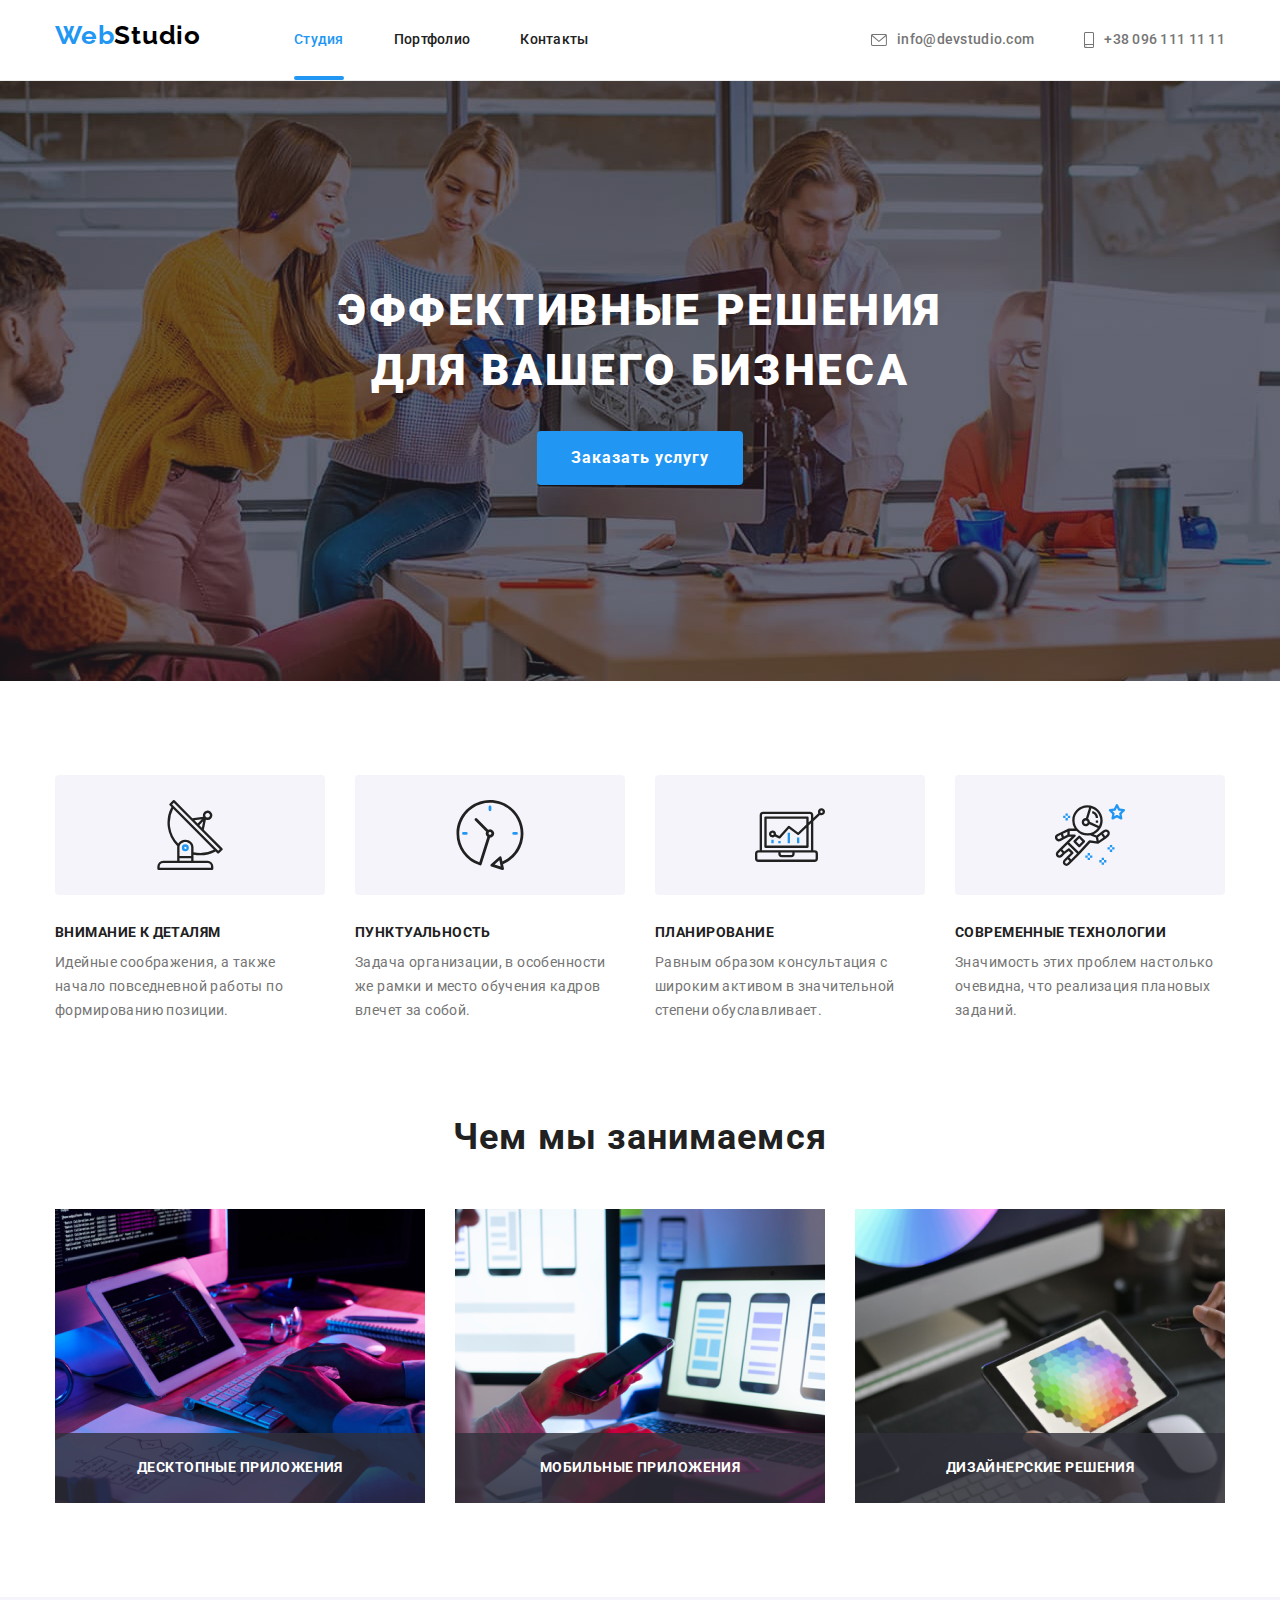
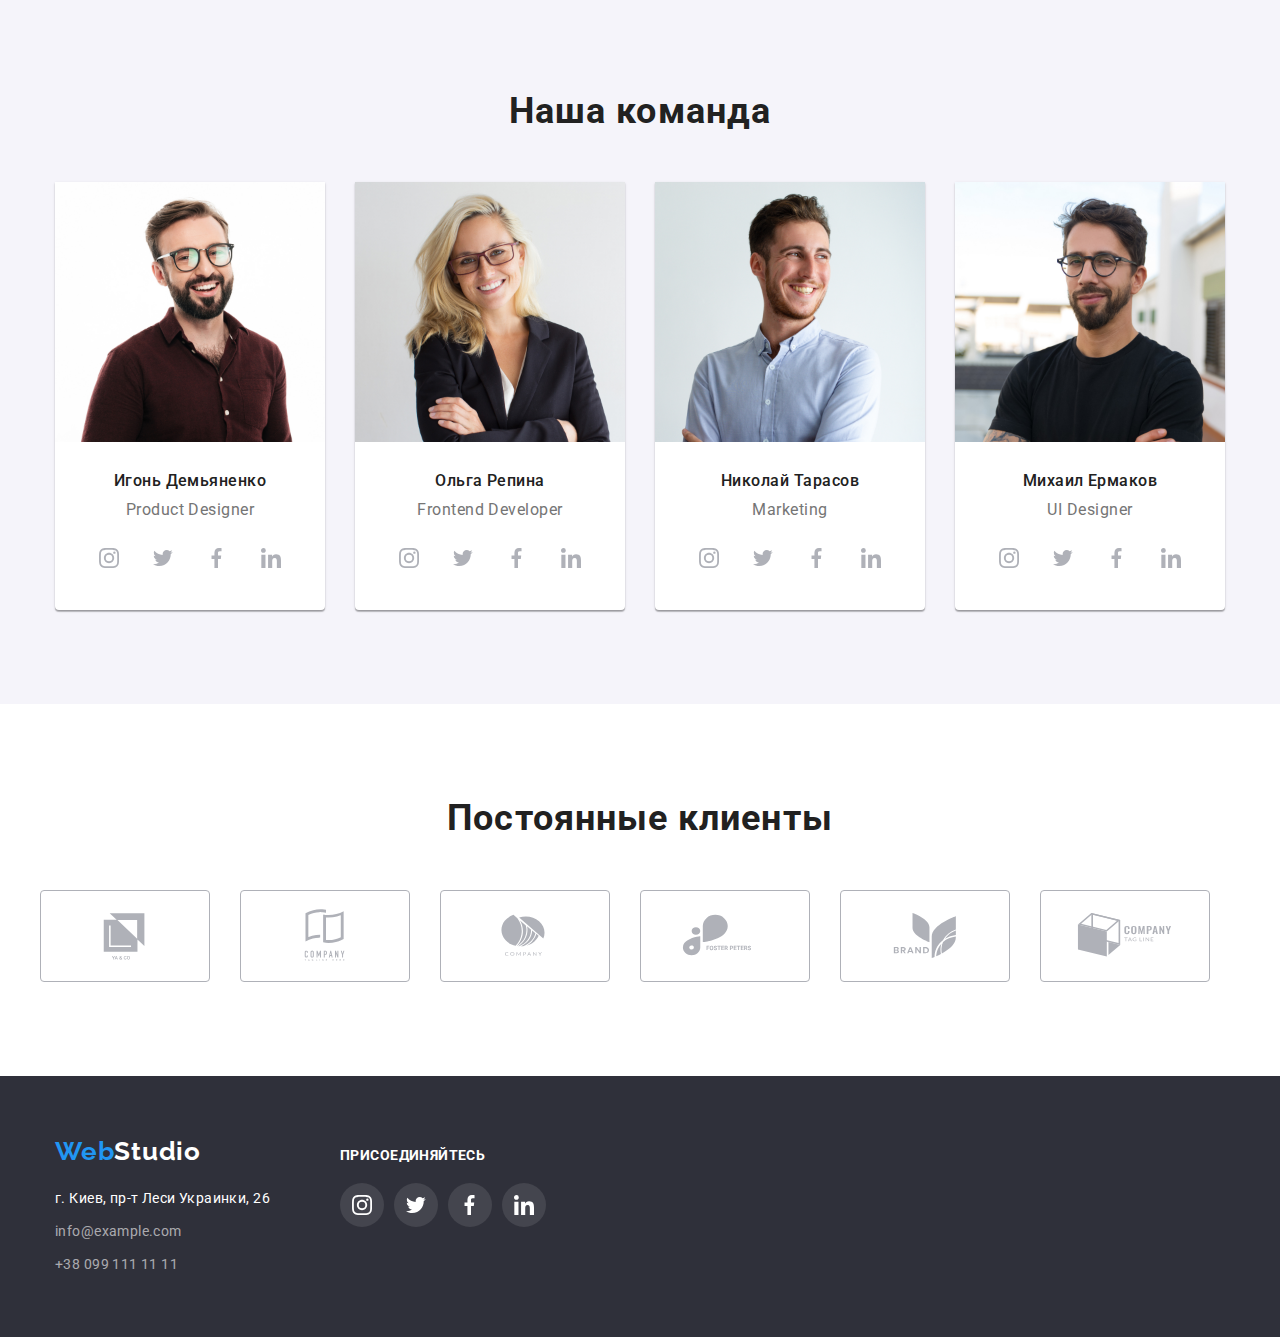
==== index.html @ 7f2e3538 "перенос файлов из прошлой д/з" ====
<!DOCTYPE html>
<html lang="ru">
  <head>
    <meta charset="UTF-8" />
    <meta http-equiv="X-UA-Compatible" content="IE=edge" />
    <meta name="viewport" content="width=device-width, initial-scale=1.0" />
    <title>Web Studio</title>
    <link
      href="https://fonts.googleapis.com/css2?family=Raleway:wght@700&family=Roboto:wght@400;500;700;900&display=swap"
      rel="stylesheet"
    />
    <link
      rel="stylesheet"
      href="https://cdnjs.cloudflare.com/ajax/libs/modern-normalize/1.1.0/modern-normalize.min.css"
    />
    <link rel="stylesheet" href="./css/main.css" />
  </head>
  <body>
    <!--Шапка сайта-->
    <header class="header">
      <div class="container header-container">
        <nav class="flex-nav">
          <a href="" class="logo-header"><span class="blue">Web</span>Studio</a>
          <ul class="header-list list">
            <li class="item">
              <a href="./index.html" class="nav-link current">Студия</a>
            </li>
            <li class="item">
              <a href="./portfolio.html" class="nav-link">Портфолио</a>
            </li>
            <li class="item"><a href="" class="nav-link">Контакты</a></li>
          </ul>
        </nav>
        <div class="contacts-container">
          <ul class="contacts-list list">
            <li class="item">
              <a href="mailto:info@devstudio.com" class="link">
                <svg class="icon-envelope">
                  <use href="./images/icon-svg/sprite.svg#icon-envelope"></use>
                </svg>
                info@devstudio.com
              </a>
            </li>
            <li class="item">
              <a href="tel:+380961111111" class="link">
                <svg class="icon-smartphone">
                  <use href="./images/icon-svg/sprite.svg#icon-smartphone"></use>
                </svg>
                +38 096 111 11 11
              </a>
            </li>
          </ul>
        </div>
      </div>
    </header>

    <!-- Секция hero -->
    <main>
      <section class="hero overlay">
        <div class="container">
          <h1 class="hero-title">Эффективные решения для вашего бизнеса</h1>
          <button type="button" class="primary-button" data-modal-open>Заказать услугу</button>
        </div>
        <div class="backdrop is-hidden" data-modal>
          <div class="modal">
            <button type="button" class="button-close" data-modal-close>
              <svg class="icon-close">
                <use href="./images/icon-svg/icon-close-ok.svg#icon-icon-close"></use>
              </svg>
            </button>
          </div>
        </div>
      </section>

      <!--Секция особенности-->
      <section class="peculiarities">
        <div class="container">
          <ul class="peculiarities-list">
            <li class="peculiarities-item">
              <div class="container-icon">
                <svg class="icon-antenna">
                  <use href="./images/icon-svg/sprite.svg#icon-antenna"></use>
                </svg>
              </div>
              <h3 class="peculiarities-title">Внимание к деталям</h3>
              <p class="peculiarities-text">
                Идейные соображения, а также начало повседневной работы по формированию позиции.
              </p>
            </li>
            <li class="peculiarities-item">
              <div class="container-icon">
                <svg class="icon-clock">
                  <use href="./images/icon-svg/sprite.svg#icon-clock"></use>
                </svg>
              </div>
              <h3 class="peculiarities-title">Пунктуальность</h3>
              <p class="peculiarities-text">
                Задача организации, в особенности же рамки и место обучения кадров влечет за собой.
              </p>
            </li>
            <li class="peculiarities-item">
              <div class="container-icon">
                <svg class="icon-diagram">
                  <use href="./images/icon-svg/sprite.svg#icon-diagram"></use>
                </svg>
              </div>
              <h3 class="peculiarities-title">Планирование</h3>
              <p class="peculiarities-text">
                Равным образом консультация с широким активом в значительной степени обуславливает.
              </p>
            </li>
            <li class="peculiarities-item">
              <div class="container-icon">
                <svg class="icon-astronaut">
                  <use href="./images/icon-svg/sprite.svg#icon-astronaut"></use>
                </svg>
              </div>
              <h3 class="peculiarities-title">Современные технологии</h3>
              <p class="peculiarities-text">
                Значимость этих проблем настолько очевидна, что реализация плановых заданий.
              </p>
            </li>
          </ul>
        </div>
      </section>

      <!--Секция чем мы занимаемся-->
      <section class="work section">
        <div class="container">
          <h2 class="work-title">Чем мы занимаемся</h2>
          <ul class="work-list">
            <li class="item">
              <img src="./images/first.jpg" alt="Tablet1" width="370px" />
              <p class="work-annexes">Десктопные приложения</p>
            </li>
            <li class="item">
              <img src="./images/second.jpg" alt="LapTop" width="370px" />
              <p class="work-annexes">Мобильные приложения</p>
            </li>
            <li class="item">
              <img src="./images/third.jpg" alt="Tablet2" width="370px" />
              <p class="work-annexes">Дизайнерские решения</p>
            </li>
          </ul>
        </div>
      </section>

      <!--Секция Наша Команда-->
      <section class="team section">
        <div class="container">
          <h2 class="command-title">Наша команда</h2>
          <ul class="leader-list">
            <li class="item">
              <img src="./images/igor.jpg" alt="Игорь" width="270" />
              <div class="team-padding">
                <h3 class="team-title">Игонь Демьяненко</h3>
                <p class="team-text">Product Designer</p>
                <ul class="team-network">
                  <li class="icon-item">
                    <a href="" class="link-social" aria-label="Ссылка на Instagram" target="_blank"
                      ><svg class="social-icon">
                        <use href="./images/icon-svg/sprite.svg#icon-instagram"></use>
                      </svg>
                    </a>
                  </li>
                  <li class="icon-item">
                    <a href="" class="link-social" aria-label="Ссылка на Twitter" target="_blank"
                      ><svg class="social-icon">
                        <use href="./images/icon-svg/sprite.svg#icon-twitter"></use>
                      </svg>
                    </a>
                  </li>
                  <li class="icon-item">
                    <a href="" class="link-social" aria-label="Ссылка на Facebook" target="_blank"
                      ><svg class="social-icon">
                        <use href="./images/icon-svg/sprite.svg#icon-facebook"></use>
                      </svg>
                    </a>
                  </li>
                  <li class="icon-item">
                    <a href="" class="link-social" aria-label="Ссылка на LinkedIn" target="_blank"
                      ><svg class="social-icon">
                        <use href="./images/icon-svg/sprite.svg#icon-linkedin"></use>
                      </svg>
                    </a>
                  </li>
                </ul>
              </div>
            </li>
            <li class="item">
              <img src="./images/olga.jpg" alt="Ольга" width="270" />
              <div class="team-padding">
                <h3 class="team-title">Ольга Репина</h3>
                <p class="team-text">Frontend Developer</p>
                <ul class="team-network">
                  <li class="icon-item">
                    <a href="" class="link-social" aria-label="Ссылка на Instagram" target="_blank"
                      ><svg class="social-icon" aria-label="Ссылка на Instagram">
                        <use href="./images/icon-svg/sprite.svg#icon-instagram"></use>
                      </svg>
                    </a>
                  </li>
                  <li class="icon-item">
                    <a href="" class="link-social" aria-label="Ссылка на Twitter" target="_blank"
                      ><svg class="social-icon">
                        <use href="./images/icon-svg/sprite.svg#icon-twitter"></use>
                      </svg>
                    </a>
                  </li>
                  <li class="icon-item">
                    <a href="" class="link-social" aria-label="Ссылка на Facebook" target="_blank"
                      ><svg class="social-icon">
                        <use href="./images/icon-svg/sprite.svg#icon-facebook"></use>
                      </svg>
                    </a>
                  </li>
                  <li class="icon-item">
                    <a href="" class="link-social" aria-label="Ссылка на LinkedIn" target="_blank"
                      ><svg class="social-icon">
                        <use href="./images/icon-svg/sprite.svg#icon-linkedin"></use>
                      </svg>
                    </a>
                  </li>
                </ul>
              </div>
            </li>
            <li class="item">
              <img src="./images/nikolay.jpg" alt="Николай" width="270" />
              <div class="team-padding">
                <h3 class="team-title">Николай Тарасов</h3>
                <p class="team-text">Marketing</p>
                <ul class="team-network">
                  <li class="icon-item">
                    <a href="" class="link-social" aria-label="Ссылка на Instagram" target="_blank">
                      <svg class="social-icon">
                        <use href="./images/icon-svg/sprite.svg#icon-instagram"></use>
                      </svg>
                    </a>
                  </li>
                  <li class="icon-item">
                    <a href="" class="link-social" aria-label="Ссылка на Twitter" target="_blank"
                      ><svg class="social-icon">
                        <use href="./images/icon-svg/sprite.svg#icon-twitter"></use>
                      </svg>
                    </a>
                  </li>
                  <li class="icon-item">
                    <a href="" class="link-social" aria-label="Ссылка на Facebook" target="_blank"
                      ><svg class="social-icon">
                        <use href="./images/icon-svg/sprite.svg#icon-facebook"></use>
                      </svg>
                    </a>
                  </li>
                  <li class="icon-item">
                    <a href="" class="link-social" aria-label="Ссылка на LinkedIn" target="_blank"
                      ><svg class="social-icon">
                        <use href="./images/icon-svg/sprite.svg#icon-linkedin"></use>
                      </svg>
                    </a>
                  </li>
                </ul>
              </div>
            </li>
            <li class="item">
              <img src="./images/michael.jpg" alt="Михаил" width="270" />
              <div class="team-padding">
                <h3 class="team-title">Михаил Ермаков</h3>
                <p class="team-text">UI Designer</p>
                <ul class="team-network">
                  <li class="icon-item">
                    <a href="" class="link-social" aria-label="Ссылка на Instagram" target="_blank"
                      ><svg class="social-icon">
                        <use href="./images/icon-svg/sprite.svg#icon-instagram"></use>
                      </svg>
                    </a>
                  </li>
                  <li class="icon-item">
                    <a href="" class="link-social" aria-label="Ссылка на Twitter" target="_blank"
                      ><svg class="social-icon">
                        <use href="./images/icon-svg/sprite.svg#icon-twitter"></use>
                      </svg>
                    </a>
                  </li>
                  <li class="icon-item">
                    <a href="" class="link-social" aria-label="Ссылка на Facebook" target="_blank"
                      ><svg class="social-icon">
                        <use href="./images/icon-svg/sprite.svg#icon-facebook"></use>
                      </svg>
                    </a>
                  </li>
                  <li class="icon-item">
                    <a href="" class="link-social" aria-label="Ссылка на LinkedIn" target="_blank"
                      ><svg class="social-icon">
                        <use href="./images/icon-svg/sprite.svg#icon-linkedin"></use>
                      </svg>
                    </a>
                  </li>
                </ul>
              </div>
            </li>
          </ul>
        </div>
      </section>

      <!-- Секция клиенты -->
      <section class="section clients">
        <div class="container">
          <h2 class="client-title">Постоянные клиенты</h2>
          <ul class="clients-list">
            <li>
              <a href="" class="clients-link"
                ><svg class="clients-icon">
                  <use href="./images/icon-svg/sprite.svg#icon-yaco"></use>
                </svg>
              </a>
            </li>
            <li>
              <a href="" class="clients-link"
                ><svg class="clients-icon">
                  <use href="./images/icon-svg/sprite.svg#icon-company-two"></use>
                </svg>
              </a>
            </li>
            <li>
              <a href="" class="clients-link"
                ><svg class="clients-icon">
                  <use href="./images/icon-svg/sprite.svg#icon-company"></use>
                </svg>
              </a>
            </li>
            <li>
              <a href="" class="clients-link"
                ><svg class="clients-icon">
                  <use href="./images/icon-svg/sprite.svg#icon-foster"></use>
                </svg>
              </a>
            </li>
            <li>
              <a href="" class="clients-link"
                ><svg class="clients-icon">
                  <use href="./images/icon-svg/sprite.svg#icon-brand"></use>
                </svg>
              </a>
            </li>
            <li>
              <a href="" class="clients-link"
                ><svg class="clients-icon">
                  <use href="./images/icon-svg/sprite.svg#icon-tag"></use>
                </svg>
              </a>
            </li>
          </ul>
        </div>
      </section>
    </main>

    <!--Футер-->
    <footer class="foot">
      <div class="container footer-container">
        <div class="foot-container">
          <a href="" class="logo-second"
            ><span class="blue">Web</span><span class="white">Studio</span></a
          >
          <address class="adress">
            <a href="https://goo.gl/maps/Da8S7tGWQW27He1X6" class="foot-title" target="_blank">
              г. Киев, пр-т Леси Украинки, 26</a
            >
            <a href="mailto:info@example.com" class="link">info@example.com</a>
            <a href="tel:+380991111111" class="link">+38 099 111 11 11</a>
          </address>
        </div>
        <div class="follow-container">
          <p class="follow">Присоединяйтесь</p>
          <ul class="follow-title">
            <li class="follow-list">
              <a href="" class="follow-icon" aria-label="Ссылка на Instagram" target="_blank"
                ><svg class="network-icon">
                  <use href="./images/icon-svg/sprite.svg#icon-instagram"></use>
                </svg>
              </a>
            </li>
            <li class="follow-list">
              <a href="" class="follow-icon" aria-label="Ссылка на Twitter" target="_blank"
                ><svg class="network-icon">
                  <use href="./images/icon-svg/sprite.svg#icon-twitter"></use>
                </svg>
              </a>
            </li>
            <li class="follow-list">
              <a href="" class="follow-icon" aria-label="Ссылка на Facebook" target="_blank"
                ><svg class="network-icon">
                  <use href="./images/icon-svg/sprite.svg#icon-facebook"></use>
                </svg>
              </a>
            </li>
            <li class="follow-list">
              <a href="" class="follow-icon" aria-label="Ссылка на LinkedIn" target="_blank"
                ><svg class="network-icon">
                  <use href="./images/icon-svg/sprite.svg#icon-linkedin"></use>
                </svg>
              </a>
            </li>
          </ul>
        </div>
      </div>
    </footer>

    <!-- JAVA-SKRIPT -->
    <script src="./js/modal.js"></script>
  </body>
</html>
---- css/main.css ----
/* Цвет основного текста #212121 */
/* Вторичный цвет текста #757575 */
/* Белый цвет #FFFFFF */
/* Акцент #2196F3 */
/* Цвет для контактной информации rgba(255, 255, 255, 0.6); */
/* Первичный цвет фона #FFFFFF */
/* Вторичный цвет фона #2F303A */
/* Третьичный цвет фона #F5F4FA */

:root {
  --primary-text-color: #212121;
  --secondary-text-color: #757575;
  --accent-color: #2196f3;
  --contact-color: rgba(255, 255, 255, 0.6);
  --primary-white-color: #ffffff;
  --primaty-icon-color: #afb1b8;
  --primary-bg-icon: #44454e;
  --button-color: #f5f4fa;
}

body {
  background-color: var(--primary-white-color);
  color: var(--primary-text-color);
  font-family: Roboto, sans-serif;
}
/* Утилиты */
ul {
  list-style: none;
  padding: 0;
  margin: 0;
}
p {
  margin: 0;
}
a {
  text-decoration: none;
}
img {
  display: block;
}
.container {
  margin-left: auto;
  margin-right: auto;
  width: 1200px;
  padding-left: 15px;
  padding-right: 15px;
  /* outline: 2px solid tomato; */
}
.section {
  padding-top: 94px;
  padding-bottom: 94px;
}

/* Шапка сайта */

.header {
  background-color: var(--primary-white-color);
  border-bottom: 1px solid #ececec;
}
.header-container {
  display: flex;
  align-items: center;
}
.flex-nav {
  display: flex;
  align-items: baseline;
}

.logo-header {
  color: #000000;

  font-family: Raleway, sans-serif;
  font-weight: 700;
  font-size: 26px;
  line-height: 1.19;
  letter-spacing: 0.03em;
  text-decoration: none;

  margin-right: 93px;
}
.blue {
  color: var(--accent-color);
}
.white {
  color: var(--primary-white-color);
}

/* SVG-sprite header */

.link {
  display: flex;
  align-items: center;
  fill: var(--secondary-text-color);
}
.link:hover,
.link:focus {
  fill: var(--accent-color);
}
.icon-envelope {
  width: 16px;
  height: 12px;
  fill: currentColor;
  margin-right: 10px;
}
.icon-smartphone {
  width: 10px;
  height: 16px;
  fill: currentColor;
  margin-right: 10px;
}

/* Навигация */

.header-list {
  display: flex;
}

.header-list .item {
  margin-right: 50px;
}
.header-list .item:last-child {
  margin-right: 0;
}

.header-list .nav-link {
  position: relative;
  padding-top: 32px;
  padding-bottom: 32px;
  display: block;

  color: var(--primary-text-color);

  font-weight: 500;
  font-size: 14px;
  line-height: 1.14;
  letter-spacing: 0.02em;
  text-decoration: none;

  transition: color 250ms cubic-bezier(0.4, 0, 0.2, 1);
}
.nav-link.current::after {
  content: "";

  position: absolute;
  left: 0;
  bottom: 0;
  width: 100%;
  height: 4px;

  border-radius: 2px;
  background-color: var(--accent-color);
}
.nav-link.current:hover::after {
}
.nav-link.current {
  color: var(--accent-color);
}

.header-list .nav-link:hover,
.header-list .nav-link:focus {
  color: var(--accent-color);
}

button {
  font-family: inherit;
}

/* Контакты */

.contacts-container {
  margin-left: auto;
}
.contacts-list {
  display: flex;
  align-items: center;
}

.contacts-list .item + .item {
  margin-left: 50px;
}

/* .main {
  display: flex;
  align-items: center;
} */

.contacts-list .link {
  color: var(--secondary-text-color);

  font-weight: 500;
  font-size: 14px;
  line-height: 1.14;
  letter-spacing: 0.02em;
  text-decoration: none;

  padding-top: 32px;
  padding-bottom: 32px;

  transition: color 250ms cubic-bezier(0.4, 0, 0.2, 1);
}
.contacts-list .link:hover,
.contacts-list .link:focus {
  color: var(--accent-color);
}
/* Шапка сайта конец */

/* Hero */
.hero {
  background-color: #2f303a;

  padding-top: 200px;
  padding-bottom: 200px;

  text-align: center;
}
/* Overlay */
.overlay {
  max-width: 1600px;
  height: 600px;

  margin-left: auto;
  margin-right: auto;

  background-size: cover;
  background-repeat: no-repeat;
  background-position: center;
  background-image: linear-gradient(to right, rgba(47, 48, 58, 0.4), rgba(47, 48, 58, 0.4)),
    url(../images/overlay.jpg);
}
.hero-title {
  color: var(--primary-white-color);

  font-weight: 900;
  font-size: 44px;
  line-height: 1.36;
  letter-spacing: 0.06em;
  text-transform: uppercase;
  width: 696px;
  height: 120px;
  margin-left: auto;
  margin-right: auto;

  margin-top: 0px;
  margin-bottom: 30px;
}

/* Button */
.primary-button {
  color: var(--primary-white-color);
  background-color: var(--accent-color);

  font-weight: 700;
  font-size: 16px;
  line-height: 30px;
  align-items: center;
  text-align: center;
  letter-spacing: 0.06em;
  border-radius: 4px;

  padding: 10px 32px;
  min-width: 200px;
  border-color: transparent;
  cursor: pointer;
  transition: color 250ms cubic-bezier(0.4, 0, 0.2, 1) 250ms,
    background-color 250ms cubic-bezier(0.4, 0, 0.2, 1); */
  
}
.primary-button:hover,
.primary-button:focus {
  background-color: var(--primary-white-color);
  color: var(--accent-color);
  
}

/* Модальное окно */
.backdrop {
  position: fixed;
  top: 0;
  left: 50%;
  transform: translateX(-50%);
  height: 100vh;
  width: 100vw;
  background-color: rgba(0, 0, 0, 0.2);
  transition: opacity 400ms ease-in-out, visibility 400ms ease-in-out;
}

.backdrop.is-hidden {
  opacity: 0;
  pointer-events: none;
  visibility: hidden;
}

.modal {
  position: absolute;
  top: 50%;
  left: 50%;
  transform: translate(-50%, -50%);
  border-radius: 10px;

  min-width: 528px;
  min-height: 581px;

  background-color: var(--primary-white-color);

  transition: 500ms cubic-bezier(0.34, 1.56, 0.64, 1);
}

.button-close {
  position: absolute;
  top: 8px;
  right: 8px;

  width: 30px;
  height: 30px;

  border: 1px solid rgba(0, 0, 0, 0.1);
  border-radius: 50%;
  background-color: var(--primary-white-color);
  cursor: pointer;
}

.icon-close {
  width: 11px;
  height: 11px;
}

/* Конец Hero */

/* Секция преимущества */

.peculiarities {
  padding-top: 94px;
}
.peculiarities-list {
  display: flex;
  align-items: center;
}

.peculiarities-item {
  margin-right: 30px;
  width: 270px;
}
.peculiarities-item:last-child {
  margin-right: 0;
}

.peculiarities-title {
  color: var(--primary-text-color);

  font-weight: 700;
  font-size: 14px;
  line-height: 1.14;
  letter-spacing: 0.03em;
  text-transform: uppercase;

  margin-top: 0px;
  margin-bottom: 10px;
}

.peculiarities-text {
  color: var(--secondary-text-color);

  font-weight: 400;
  font-size: 14px;
  line-height: 1.71;
  letter-spacing: 0.03em;

  margin-top: 0px;
  margin-bottom: 0px;
}
/* SVG-sprite benefits */
.container-icon {
  display: flex;
  justify-content: center;
  align-items: center;
  width: 270px;
  height: 120px;
  background-color: #f5f4fa;
  border-radius: 4px;
  margin-right: 30px;
  margin-bottom: 30px;
}
.container-icon:hover {
  box-shadow: 0px 1px 1px rgba(0, 0, 0, 0.12), 0px 4px 4px rgba(0, 0, 0, 0.06),
    1px 4px 6px rgba(0, 0, 0, 0.16);
}
.icon-antenna {
  width: 70px;
  height: 70px;
  fill: inherit;
}
.icon-clock {
  width: 70px;
  height: 70px;
  fill: inherit;
}
.icon-diagram {
  width: 70px;
  height: 70px;
  fill: inherit;
}
.icon-astronaut {
  width: 70px;
  height: 70px;
  fill: inherit;
}
/* Конец секции преимущества */

/* Секция чем мы занимаемся */
.work-title {
  font-family: Roboto;
  font-style: normal;
  font-weight: 700;
  font-size: 36px;
  line-height: 1.16;
  text-align: center;
  letter-spacing: 0.03em;

  margin-top: 0px;
  margin-bottom: 50px;
}
.work-list {
  display: flex;
  justify-content: center;
  align-items: center;
}
.work-list > .item {
  margin-right: 30px;
  position: relative;
}
.work-list > .item:last-child {
  margin-right: 0;
}
.work-annexes {
  position: absolute;
  right: 0;
  left: 0;
  bottom: 0;

  padding: 27px 82px;
  margin: 0;

  font-family: Roboto;
  font-style: normal;
  font-weight: bold;
  font-size: 14px;
  line-height: 1.14;
  text-align: center;
  letter-spacing: 0.03em;
  text-transform: uppercase;

  background-color: rgba(47, 48, 58, 0.8);
  color: var(--primary-white-color);
}

/* Секция Наша Команда */
.team {
  background-color: #f5f4fa;
}
.command-title {
  color: var(--primary-text-color);

  font-weight: 700;
  font-size: 36px;
  line-height: 1.16;
  text-align: center;
  letter-spacing: 0.03em;

  margin-top: 0;
  margin-bottom: 50px;
}
.leader-list {
  display: flex;
  justify-content: center;
  align-items: center;

  color: var(--secondary-text-color);

  font-weight: 400;
  font-size: 16px;
  line-height: 1.18;
  letter-spacing: 0.03em;
}
.leader-list > .item {
  text-align: center;
  margin-right: 30px;

  background-color: #ffffff;
  box-shadow: 0px 1px 3px rgba(0, 0, 0, 0.12), 0px 1px 1px rgba(0, 0, 0, 0.14),
    0px 2px 1px rgba(0, 0, 0, 0.2);
  border-radius: 0px 0px 4px 4px;
}
.leader-list > .item:last-child {
  margin-right: 0;
}
.team-padding {
  padding-top: 30px;
  padding-bottom: 30px;
}
.team-title {
  color: var(--primary-text-color);

  font-weight: 500;
  font-size: 16px;
  line-height: 1.18;
  letter-spacing: 0.03em;
  margin-top: 0;

  margin-bottom: 10px;
}
.team-text {
  font-weight: normal;
  font-size: 16px;
  line-height: 1.18;
  text-align: center;
  letter-spacing: 0.03em;
  color: var(--secondary-text-color);
}

.icon-item + .icon-item {
  margin-left: 10px;
}
/* SVG-sprite our team */
.team-network {
  display: flex;
  justify-content: center;
  align-items: center;
}
.link-social {
  color: var(--primaty-icon-color);
  border-radius: 50%;
  width: 44px;
  height: 44px;
  display: flex;
  justify-content: center;
  align-items: center;
  margin-top: 16px;
  transition: color 250ms cubic-bezier(0.4, 0, 0.2, 1),
    background-color 250ms cubic-bezier(0.4, 0, 0.2, 1);
}

.link-social:hover,
.link-social:focus {
  background-color: var(--accent-color);
  color: var(--primary-white-color);
}
.social-icon {
  fill: currentColor;
  width: 20px;
  height: 20px;
}
/* Конец секции Наша Команда */

/* Секция клиенты */
.client-title {
  font-weight: 700;
  font-size: 36px;
  line-height: 1.16;
  text-align: center;
  letter-spacing: 0.03em;
  margin-top: 0;
  margin-bottom: 50px;

  color: var(--primary-text-color);
}
.clients-list {
  display: flex;
  justify-content: center;
  align-items: center;
}
.clients-link {
  color: var(--primaty-icon-color);
  border: 1px solid var(--primaty-icon-color);
  border-radius: 4px;
  width: 170px;
  height: 92px;
  display: flex;
  justify-content: center;
  align-items: center;
  margin-right: 30px;
  transition: color 250ms cubic-bezier(0.4, 0, 0.2, 1),
    border-color 250ms cubic-bezier(0.4, 0, 0.2, 1);
}
.clients-link:hover,
.clients-link:focus {
  color: var(--accent-color);
  border-color: var(--accent-color);
}
.clients-icon {
  fill: currentColor;
  width: 106px;
  height: 60px;
}
/* SVG-sprite clients */

.icon-clients {
  color: var(--primaty-icon-color);
  border: 1px solid var(--primaty-icon-color);
  border-radius: 4px;
  width: 170px;
  height: 92px;
  display: flex;
  justify-content: center;
  align-items: center;
  margin-right: 30px;
}
.icon-clients:hover,
.icon-clients:focus {
  color: var(--accent-color);
  border-color: var(--accent-color);
}
.icon-company {
  fill: currentColor;
  width: 106px;
  height: 60px;
}
/* Конец секции клиенты */

/* Футер */

.logo-second {
  color: #000000;

  font-family: Raleway, sans-serif;
  font-weight: 700;
  font-size: 26px;
  line-height: 1.19;
  letter-spacing: 0.03em;
  text-decoration: none;
}
.foot {
  background-color: #2f303a;

  padding-top: 60px;
  padding-bottom: 60px;
}
.foot-title {
  color: var(--primary-white-color);

  font-family: Roboto;
  font-style: normal;
  font-weight: 400;
  font-size: 14px;
  line-height: 1.71;
  letter-spacing: 0.03em;

  margin-top: 20px;
  margin-bottom: 9px;
}

.adress {
  color: var(--contact-color);

  display: flex;
  flex-direction: column;
  align-items: baseline;
}

.adress .link:hover,
.adress .link:focus {
  color: var(--accent-color);
}
.adress .link {
  color: var(--contact-color);
  font-family: Roboto;
  font-style: normal;
  font-weight: 400;
  font-size: 14px;
  line-height: 1.71;
  letter-spacing: 0.03em;
  text-decoration: none;
  transition: color 250ms cubic-bezier(0.4, 0, 0.2, 1);
}
.adress > .link {
  margin-bottom: 9px;
}
.adress > .link:last-child {
  margin-bottom: 0;
}
.footer-container {
  align-items: baseline;
  display: flex;
}
/* Присоединяйтесь */
.follow {
  font-family: Roboto;
  font-style: normal;
  font-weight: bold;
  font-size: 14px;
  line-height: 16px;
  letter-spacing: 0.03em;
  text-transform: uppercase;
  color: var(--primary-white-color);
  margin-bottom: 20px;
}

/* SVG-icon follow */
.follow-title {
  display: flex;
  justify-content: center;
  align-items: center;
}
.follow-icon {
  width: 44px;
  height: 44px;
  border-radius: 50%;
  display: flex;
  justify-content: center;
  align-items: center;
  color: var(--primary-white-color);
  background-color: var(--primary-bg-icon);
  transition: background-color 250ms cubic-bezier(0.4, 0, 0.2, 1);
}

.follow-icon:hover,
.follow-icon:focus {
  background-color: var(--accent-color);
}
.follow-list + .follow-list {
  margin-left: 10px;
}

.network-icon {
  fill: currentColor;
  width: 20px;
  height: 20px;
}
.follow-container {
  margin-left: 70px;
}

/* Portfolio */

/* Кнопки */
.section-margin > .blue-button + .blue-button {
  margin-left: 8px;
}

.colour-button {
  color: var(--primary-text-color);
  background-color: var(--button-color);

  font-style: normal;
  font-weight: 500;
  font-size: 16px;
  line-height: 1.62;
  letter-spacing: 0.03em;
  padding: 6px 22px;
  border-radius: 4px;
  transition: box-shadow 250ms cubic-bezier(0.4, 0, 0.2, 1),
    color 250ms cubic-bezier(0.4, 0, 0.2, 1), background-color 250ms cubic-bezier(0.4, 0, 0.2, 1);
  border-color: var(--button-color);

  display: inline-block;
  border-color: transparent;
  cursor: pointer;
}
.blue-button .link:hover,
.blue-button .link:focus {
  color: var(--primary-white-color);
  background-color: var(--accent-color);
  box-shadow: 0px 3px 1px rgba(0, 0, 0, 0.1), 0px 1px 2px rgba(0, 0, 0, 0.08),
    0px 2px 2px rgba(0, 0, 0, 0.12);
}

/* Секция Галерея */
/* ovelay gallery */

.galery-thumb {
  position: relative;
  overflow: hidden;
}

.thumb-text {
  position: absolute;
  top: 0;
  left: 0;
  width: 100%;
  height: 100%;

  padding: 63px 24px;
  margin: 0;

  font-family: Roboto;
  font-style: normal;
  font-weight: normal;
  font-size: 18px;
  line-height: 1.56;
  letter-spacing: 0.03em;

  color: var(--primary-white-color);
  background-color: rgba(33, 150, 243, 0.9);

  transform: translatey(-100%);
  transition: transform 250ms cubic-bezier(0.4, 0, 0.2, 1);
}

.main-flex {
  display: flex;
  flex-wrap: wrap;
  justify-content: center;
  align-items: center;
}
.main-flex > .item {
  width: calc((100% - 60px) / 3);
  margin-right: 30px;
  margin-bottom: 30px;
  transition: box-shadow 250ms cubic-bezier(0.4, 0, 0.2, 1);

  border: 1px solid #eeeeee;
}

.main-flex > .item:hover {
  box-shadow: 0px 1px 1px rgba(0, 0, 0, 0.12), 0px 4px 4px rgba(0, 0, 0, 0.06),
    1px 4px 6px rgba(0, 0, 0, 0.16);
}
.main-flex > .item:hover .thumb-text {
  transform: translatey(0%);
}

.main-flex > .item:nth-child(3n) {
  margin-right: 0;
}
.main-flex > .item:nth-last-child(-n + 3) {
  margin-bottom: 0;
}

.heading-title {
  color: var(--primary-text-color);

  font-style: normal;
  font-weight: 700;
  font-size: 18px;
  line-height: 2;
  letter-spacing: 0.06em;
  margin-top: 0;
  margin-bottom: 4px;
}
.text-title {
  color: var(--secondary-text-color);

  font-style: normal;
  font-weight: 400;
  font-size: 16px;
  line-height: 1.87;
  letter-spacing: 0.03em;
  margin-top: 0;
  margin-bottom: 0;
}
.main-padding {
  padding-top: 20px;
  padding-bottom: 20px;
  padding-left: 24px;
  padding-right: 24px;
}

.section-padding {
  padding-top: 94px;
  padding-bottom: 94px;
}

.section-margin {
  display: flex;
  justify-content: center;
  align-items: center;
  margin-bottom: 50px;
}
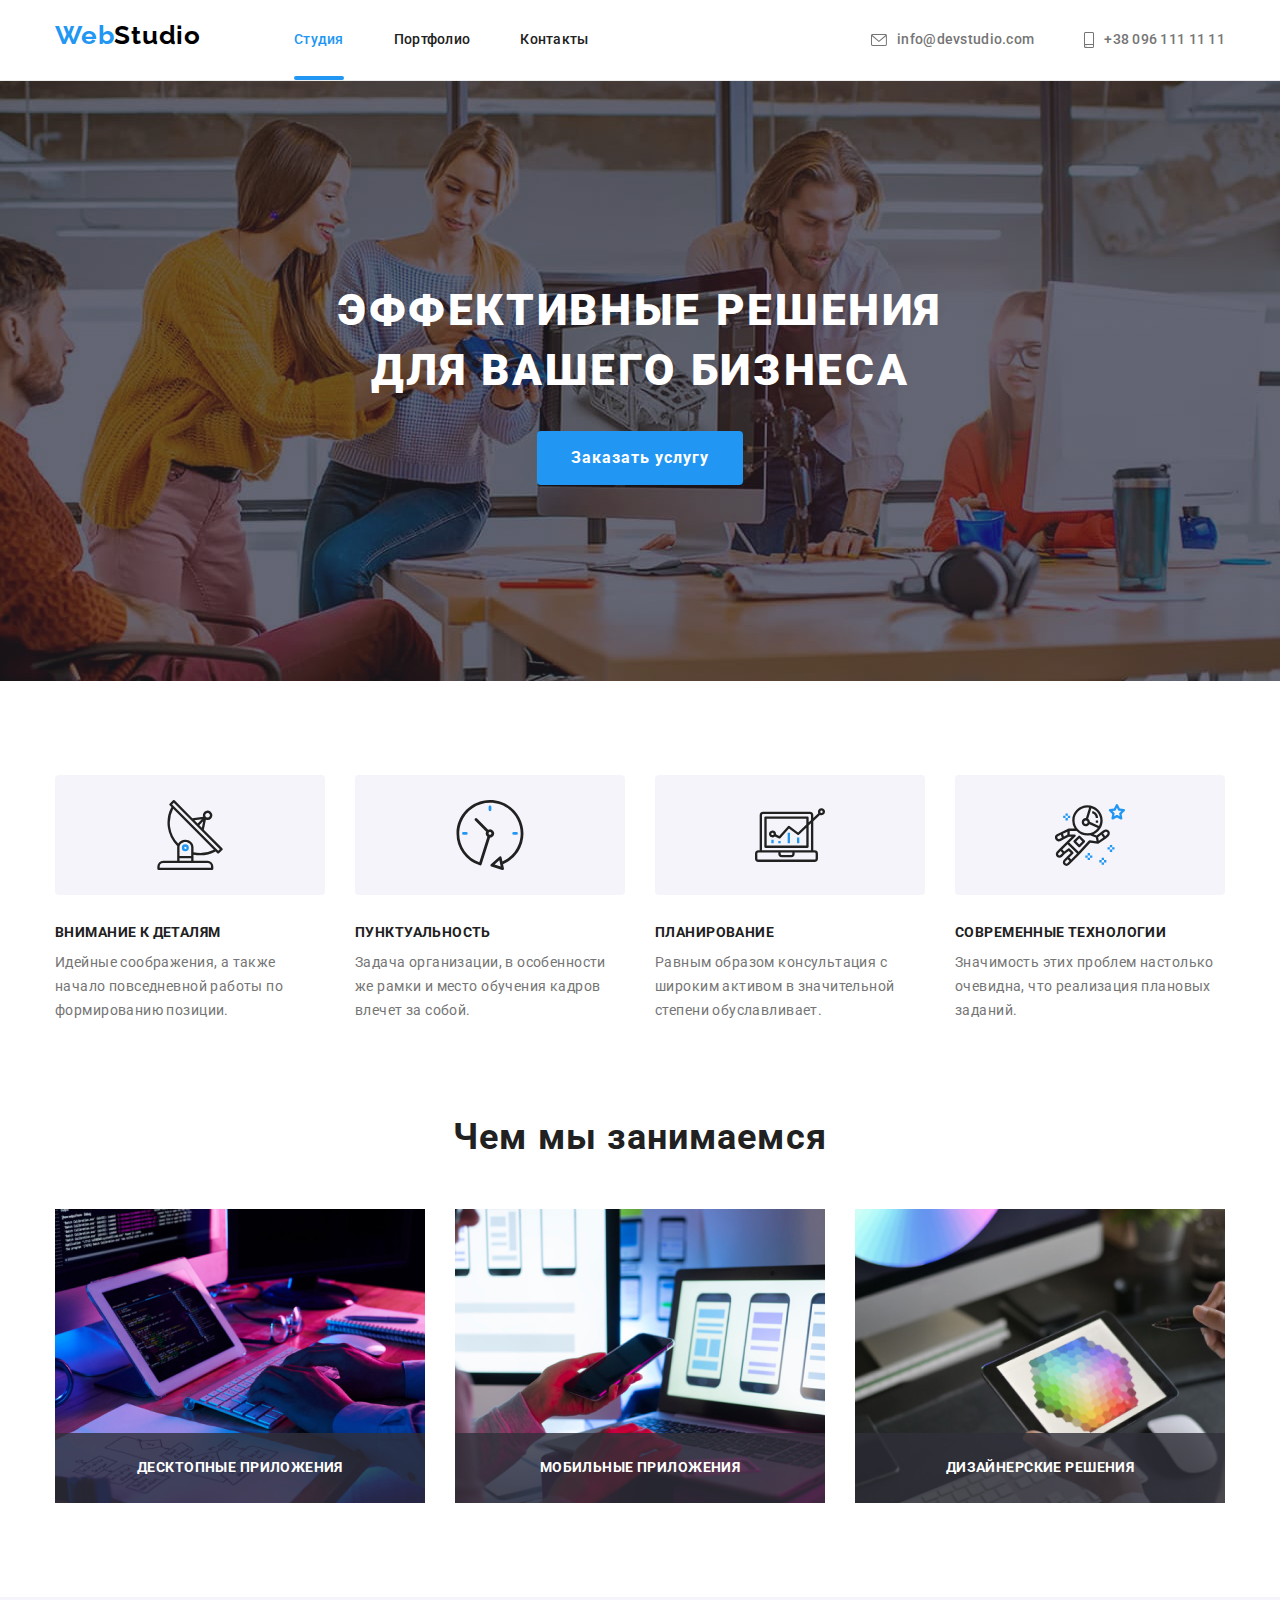
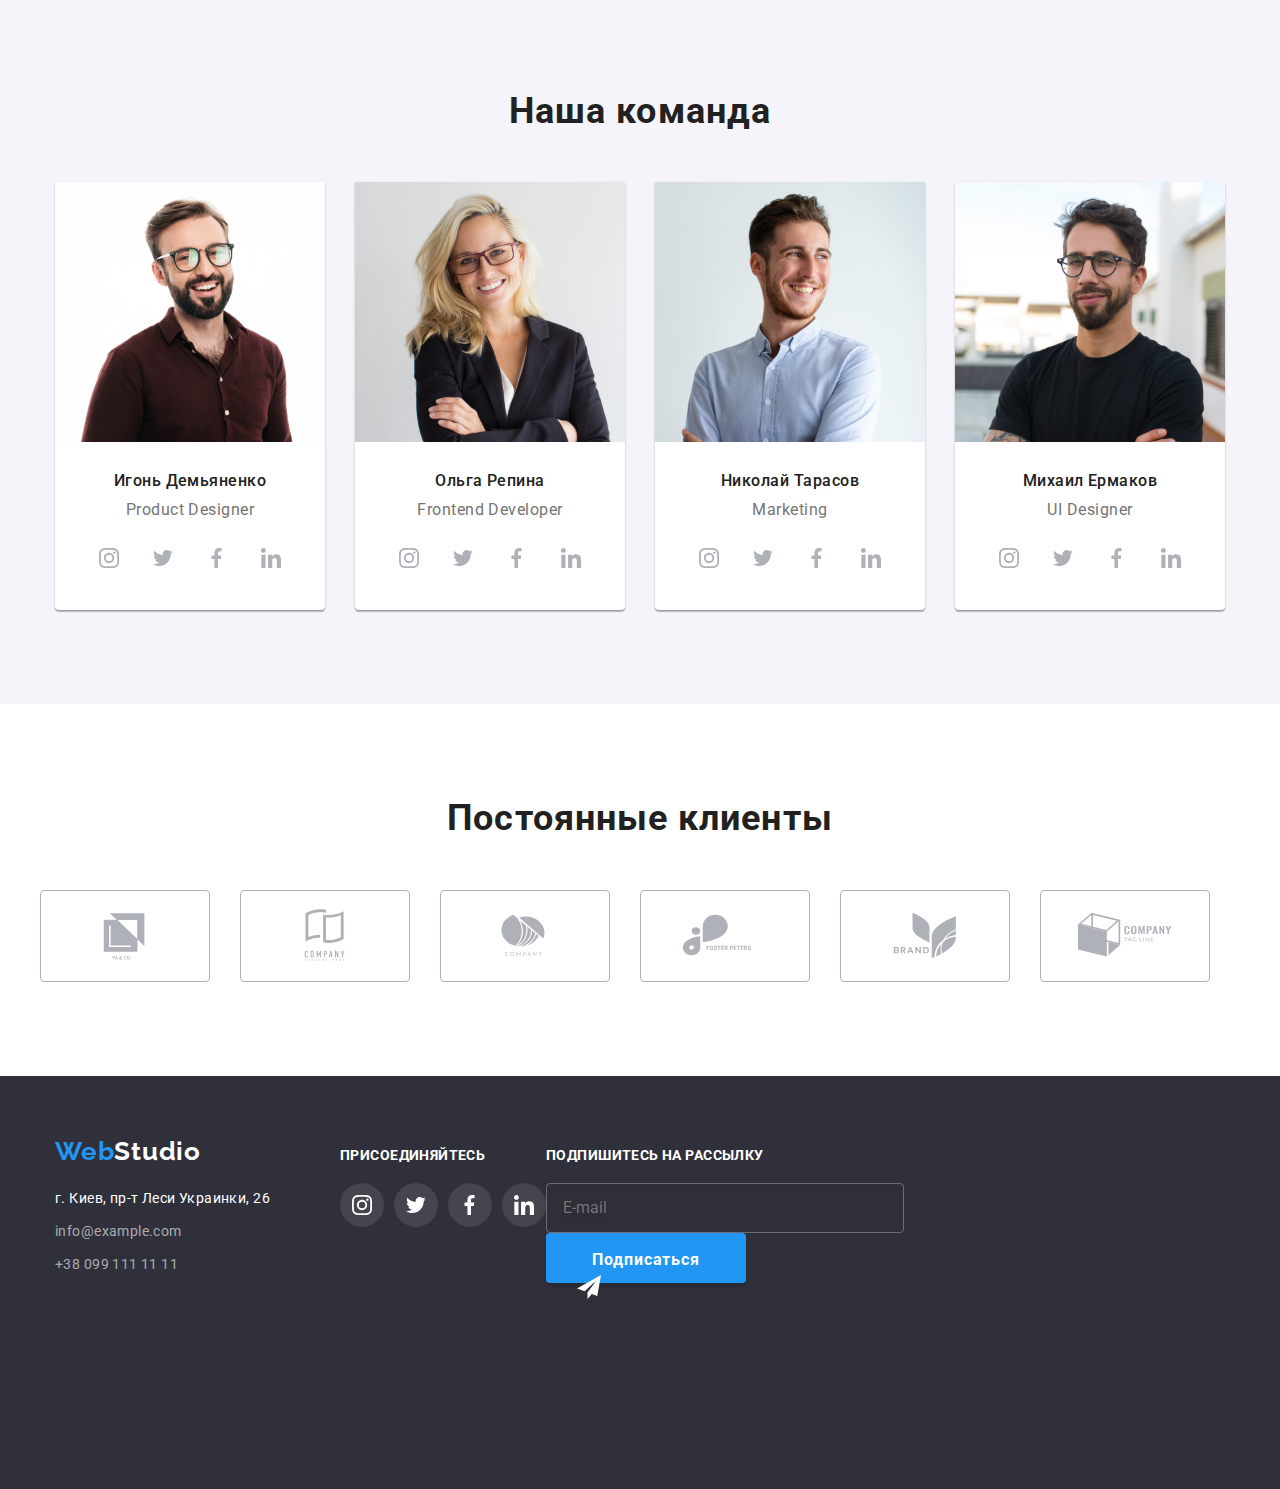
==== commit e7dc05f5: "." ====
--- a/index.html
+++ b/index.html
@@ -68,6 +68,59 @@
                 <use href="./images/icon-svg/icon-close-ok.svg#icon-icon-close"></use>
               </svg>
             </button>
+
+            <form class="form-modal">
+              <p class="form-item">Оставьте свои данные, мы вам перезвоним</p>
+              <div class="form-field">
+                <label for="name" class="form-text">Имя</label>
+                <div class="input-wrapper">
+                  <input type="text" name="user name" id="name" class="form-input" required />
+                  <svg class="icon-field">
+                    <use href="./images/icon-svg/new-sprite.svg#icon-person-black"></use>
+                  </svg>
+                </div>
+              </div>
+
+              <div class="form-field">
+                <label for="tel" class="form-text">Телефон</label>
+                <div class="input-wrapper">
+                  <input type="tel" name="tel" id="tel" class="form-input" required />
+                  <svg class="icon-field">
+                    <use href="./images/icon-svg/new-sprite.svg#icon-phone-black"></use>
+                  </svg>
+                </div>
+              </div>
+
+              <div class="form-field">
+                <label for="mail" class="form-text">Почта</label>
+                <div class="input-wrapper">
+                  <input type="email" name="mail" id="mail" class="form-input" required />
+                  <svg class="icon-field">
+                    <use href="./images/icon-svg/new-sprite.svg#icon-email-black"></use>
+                  </svg>
+                </div>
+              </div>
+
+              <div class="textarea-field">
+                <label for="comment" class="form-text">Комментарий</label>
+                <textarea
+                  class="form-textarea"
+                  name="comment"
+                  id="comment"
+                  rows="10"
+                  placeholder="Введите текст"
+                ></textarea>
+              </div>
+
+              <div class="form-field policy">
+                <input type="checkbox" name="policy" id="policy" />
+                <label for="policy" class="policy-form"
+                  >Соглашаюсь с рассылкой и принимаю
+                  <a href="" class="link-policy">Условия договора</a></label
+                >
+              </div>
+              <button type="submit" class="form-btn">Отправить</button>
+            </form>
           </div>
         </div>
       </section>
@@ -402,6 +455,23 @@
             </li>
           </ul>
         </div>
+        <form class="follow-email-container">
+          <label for="mail" class="follow mail-text">Подпишитесь на рассылку</label>
+          <input type="email" name="mail" id="mail" class="follow-input" placeholder="E-mail" />
+          <div class="btn-container">
+            <button type="submit" class="follow-btn">
+              Подписаться
+              <svg>
+                <use
+                  class="icon-send"
+                  href="./images/icon-svg/new-sprite.svg#icon-icon-send"
+                  width="24"
+                  height="24"
+                ></use>
+              </svg>
+            </button>
+          </div>
+        </form>
       </div>
     </footer>
 
--- a/css/main.css
+++ b/css/main.css
@@ -296,6 +296,7 @@
   left: 50%;
   transform: translate(-50%, -50%);
   border-radius: 10px;
+  padding: 40px;
 
   min-width: 528px;
   min-height: 581px;
@@ -322,6 +323,119 @@
 .icon-close {
   width: 11px;
   height: 11px;
+}
+
+/* Разметка фона модалки */
+.form-modal {
+  
+  
+}
+.form-item {
+font-family: Roboto;
+font-style: normal;
+font-weight: bold;
+font-size: 20px;
+line-height: 23px;
+text-align: center;
+letter-spacing: 0.03em;
+
+margin-bottom: 12px;
+
+color: var(--primary-text-color);
+
+}
+.form-field {
+  display: flex;
+  flex-direction: column;
+  margin-bottom: 10px;
+}
+.form-text {
+font-family: Roboto;
+text-align: left;
+font-style: normal;
+font-weight: normal;
+font-size: 12px;
+line-height: 0.85;
+letter-spacing: 0.01em;
+display: inline-block;
+
+color: var(--secondary-text-color);
+
+margin-bottom: 4px;
+}
+.form-input {
+  width: 448px;
+  height: 40px;
+  padding: 11px 12px;
+  border: 1px solid rgba(33, 33, 33, 0.2);
+  border-radius: 4px;
+  outline: none;
+}
+.form-input:hover {
+  border-color: violet;
+}
+.input-wrapper {
+  position: relative;
+}
+.icon-field {
+  position: absolute;
+  top: 50%;
+  left: 0px;
+  transform: translateY(-50%);
+  margin-left: 12px;
+  width: 18px;
+  height: 18px;
+  
+}
+.textarea-field {
+  display: flex;
+  flex-direction: column;
+}
+.form-textarea {
+  width: 448px;
+  height: 120px;
+  margin-bottom: 20px;
+  padding: 12px 16px;
+
+  border: 1px solid rgba(33, 33, 33, 0.2);
+  border-radius: 4px;
+  resize: none;
+  outline: none;
+}
+.form-textarea::placeholder {
+  font-family: Roboto;
+font-style: normal;
+font-weight: normal;
+font-size: 12px;
+line-height: 0.85;
+letter-spacing: 0.01em;
+
+color: rgba(117, 117, 117, 0.5);
+
+}
+  .policy-form {
+    text-align: left;
+  margin-bottom: 30px;
+}
+.link-policy {
+  color: var(--accent-color);
+  text-decoration: underline;
+}
+.form-btn {
+  font-family: Roboto;
+  font-style: normal;
+  font-weight: bold;
+  font-size: 16px;
+  line-height: 1.87;
+  letter-spacing: 0.06em;
+
+  padding: 10px 55px;
+  color: var(--primary-white-color);
+  background-color: var(--accent-color);
+  box-shadow: 0px 4px 4px rgba(0, 0, 0, 0.15);
+  border-radius: 4px;
+  border-color: transparent;
+  cursor: pointer;
 }
 
 /* Конец Hero */
@@ -729,6 +843,48 @@
   margin-left: 70px;
 }
 
+.follow-email-container {
+  display: flex;
+  flex-direction: column;
+}
+.mail-text {
+  width: 219px;
+}
+.follow-input {
+  width: 358px;
+  height: 50px;
+  padding: 15px 16px;
+  border: 1px solid rgba(255, 255, 255, 0.3);
+  filter: drop-shadow(0px 4px 4px rgba(0, 0, 0, 0.15));
+  border-radius: 4px;
+  background-color: transparent;
+}
+.follow-btn {
+  position: relative;
+font-family: Roboto;
+font-style: normal;
+font-weight: bold;
+font-size: 16px;
+line-height: 1.87;
+letter-spacing: 0.06em;
+display: inline-block;
+width: 200px;
+height: 50px;
+padding: 10px 29px;
+color: var(--primary-white-color);
+background-color: var(--accent-color);
+box-shadow: 0px 4px 4px rgba(0, 0, 0, 0.15);
+border-radius: 4px;
+border-color: transparent;
+}
+
+.icon-send {
+  position: absolute;
+  top: 0;
+  right: 0;
+  width: 24px;
+  height: 24px;
+}
 /* Portfolio */
 
 /* Кнопки */
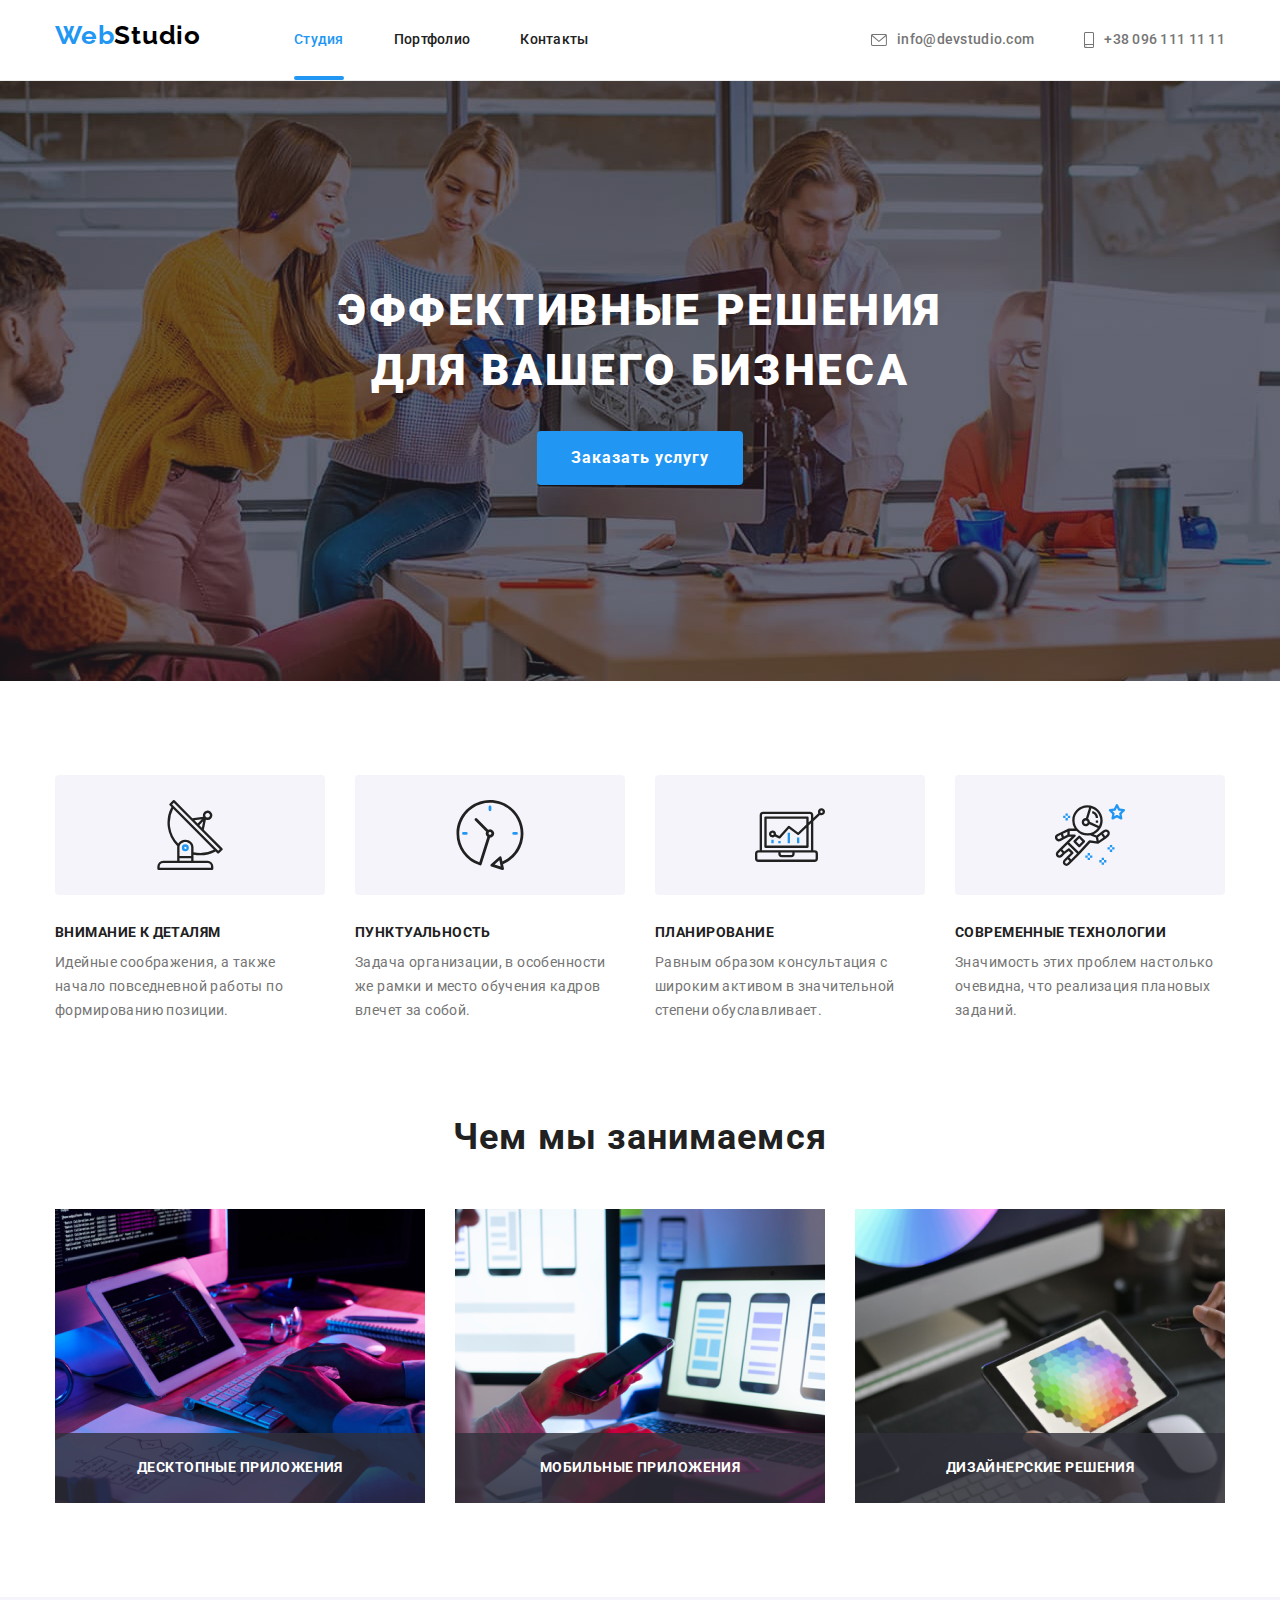
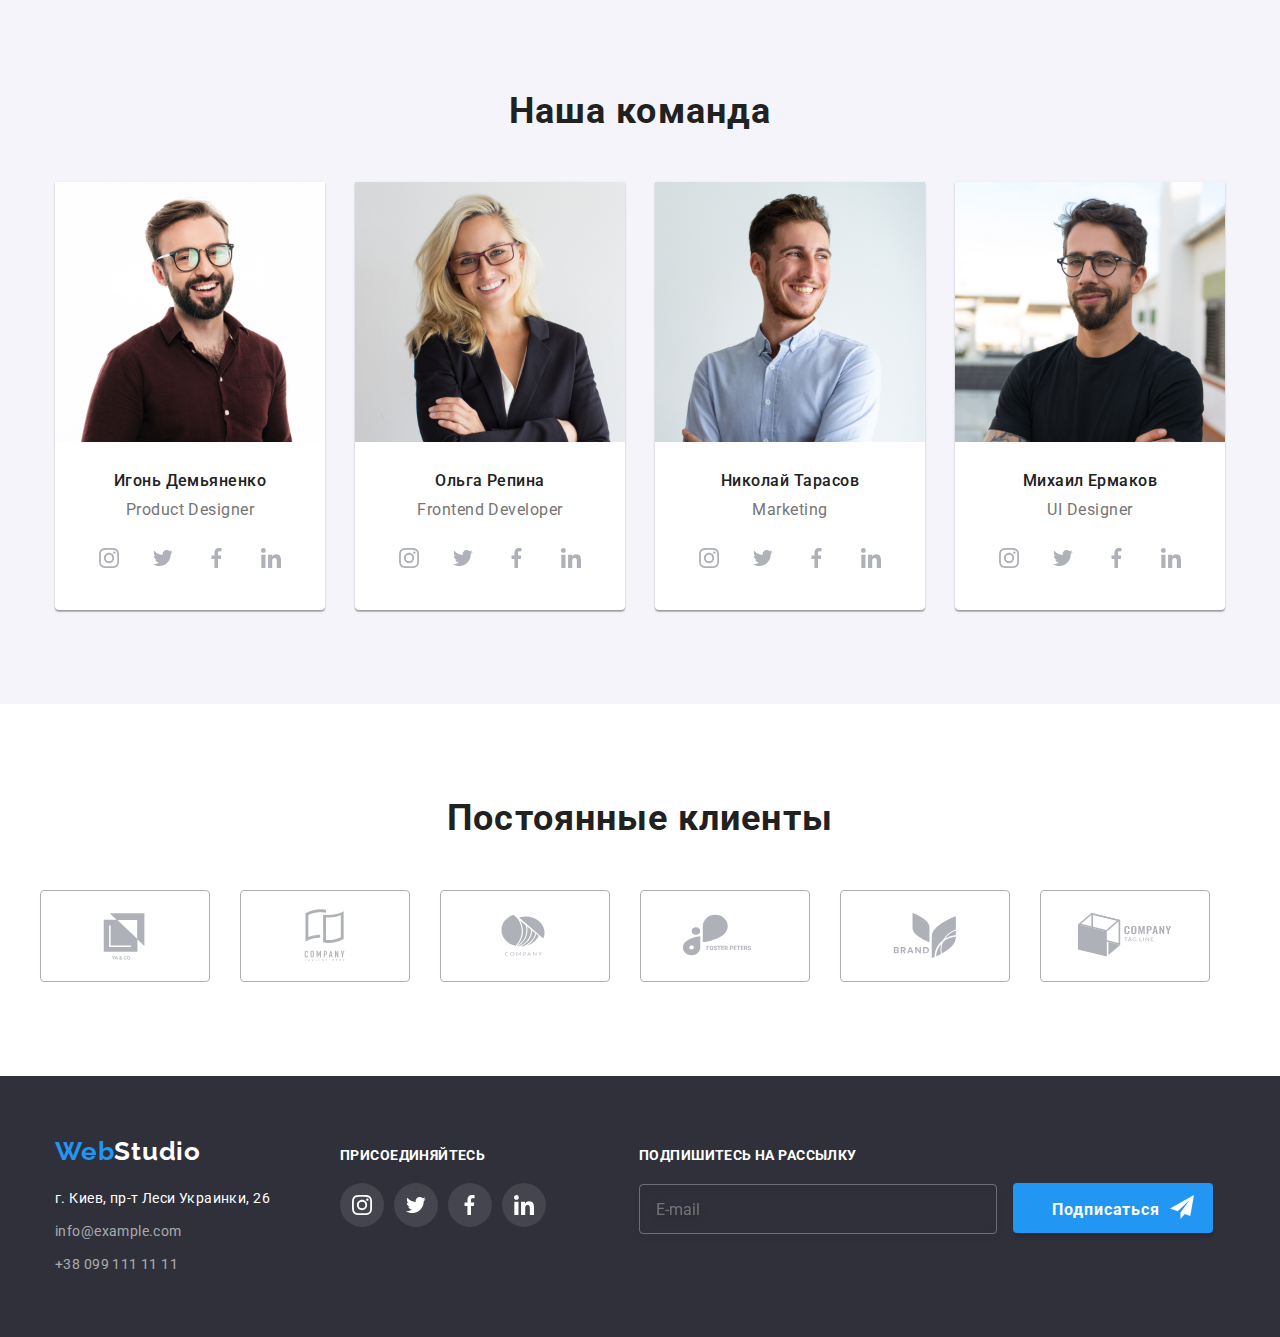
==== commit 6b182780: "выполнение 6 д/з - разметка форм" ====
--- a/index.html
+++ b/index.html
@@ -113,9 +113,14 @@
               </div>
 
               <div class="form-field policy">
-                <input type="checkbox" name="policy" id="policy" />
+                <input
+                  type="checkbox"
+                  name="policy"
+                  id="policy"
+                  class="input-policy visually-hidden"
+                />
                 <label for="policy" class="policy-form"
-                  >Соглашаюсь с рассылкой и принимаю
+                  >Соглашаюсь с рассылкой и принимаю&nbsp
                   <a href="" class="link-policy">Условия договора</a></label
                 >
               </div>
@@ -457,17 +462,12 @@
         </div>
         <form class="follow-email-container">
           <label for="mail" class="follow mail-text">Подпишитесь на рассылку</label>
-          <input type="email" name="mail" id="mail" class="follow-input" placeholder="E-mail" />
           <div class="btn-container">
+            <input type="email" name="mail" id="mail" class="follow-input" placeholder="E-mail" />
             <button type="submit" class="follow-btn">
               Подписаться
-              <svg>
-                <use
-                  class="icon-send"
-                  href="./images/icon-svg/new-sprite.svg#icon-icon-send"
-                  width="24"
-                  height="24"
-                ></use>
+              <svg width="24" height="24" class="icon-send">
+                <use href="./images/icon-svg/new-sprite.svg#icon-icon-send"></use>
               </svg>
             </button>
           </div>
--- a/css/main.css
+++ b/css/main.css
@@ -38,6 +38,17 @@
 img {
   display: block;
 }
+.visually-hidden {
+  position: absolute;
+  width: 1px;
+  height: 1px;
+  margin: -1px;
+  padding: 0;
+  overflow: hidden;
+  border: 0;
+  clip: rect(0 0 0 0);
+}
+
 .container {
   margin-left: auto;
   margin-right: auto;
@@ -262,14 +273,12 @@
   border-color: transparent;
   cursor: pointer;
   transition: color 250ms cubic-bezier(0.4, 0, 0.2, 1) 250ms,
-    background-color 250ms cubic-bezier(0.4, 0, 0.2, 1); */
-  
+    background-color 250ms cubic-bezier(0.4, 0, 0.2, 1);
 }
 .primary-button:hover,
 .primary-button:focus {
   background-color: var(--primary-white-color);
   color: var(--accent-color);
-  
 }
 
 /* Модальное окно */
@@ -323,26 +332,28 @@
 .icon-close {
   width: 11px;
   height: 11px;
+  transition: fill 250ms cubic-bezier(0.4, 0, 0.2, 1);
+}
+
+.button-close:hover,
+.button-close:focus {
+  fill: var(--accent-color);
 }
 
 /* Разметка фона модалки */
-.form-modal {
-  
-  
-}
+
 .form-item {
-font-family: Roboto;
-font-style: normal;
-font-weight: bold;
-font-size: 20px;
-line-height: 23px;
-text-align: center;
-letter-spacing: 0.03em;
-
-margin-bottom: 12px;
-
-color: var(--primary-text-color);
-
+  font-family: Roboto;
+  font-style: normal;
+  font-weight: bold;
+  font-size: 20px;
+  line-height: 23px;
+  text-align: center;
+  letter-spacing: 0.03em;
+
+  margin-bottom: 12px;
+
+  color: var(--primary-text-color);
 }
 .form-field {
   display: flex;
@@ -350,29 +361,39 @@
   margin-bottom: 10px;
 }
 .form-text {
-font-family: Roboto;
-text-align: left;
-font-style: normal;
-font-weight: normal;
-font-size: 12px;
-line-height: 0.85;
-letter-spacing: 0.01em;
-display: inline-block;
-
-color: var(--secondary-text-color);
-
-margin-bottom: 4px;
+  font-family: Roboto;
+  text-align: left;
+  font-style: normal;
+  font-weight: normal;
+  font-size: 12px;
+  line-height: 0.85;
+  letter-spacing: 0.01em;
+  display: inline-block;
+
+  color: var(--secondary-text-color);
+
+  margin-bottom: 4px;
+}
+.form-textarea:hover,
+.form-textarea:focus {
+  border-color: var(--accent-color);
 }
 .form-input {
   width: 448px;
   height: 40px;
-  padding: 11px 12px;
+  padding-left: 30px;
   border: 1px solid rgba(33, 33, 33, 0.2);
   border-radius: 4px;
   outline: none;
-}
-.form-input:hover {
-  border-color: violet;
+  transition: border-color 250ms cubic-bezier(0.4, 0, 0.2, 1),
+    fill 250ms cubic-bezier(0.4, 0, 0.2, 1);
+}
+.form-input:hover,
+.form-input:focus {
+  border-color: var(--accent-color);
+}
+.form-input:hover + .icon-field {
+  fill: var(--accent-color);
 }
 .input-wrapper {
   position: relative;
@@ -385,7 +406,6 @@
   margin-left: 12px;
   width: 18px;
   height: 18px;
-  
 }
 .textarea-field {
   display: flex;
@@ -404,19 +424,49 @@
 }
 .form-textarea::placeholder {
   font-family: Roboto;
-font-style: normal;
-font-weight: normal;
-font-size: 12px;
-line-height: 0.85;
-letter-spacing: 0.01em;
-
-color: rgba(117, 117, 117, 0.5);
-
-}
-  .policy-form {
-    text-align: left;
+  font-style: normal;
+  font-weight: normal;
+  font-size: 12px;
+  line-height: 0.85;
+  letter-spacing: 0.01em;
+
+  color: rgba(117, 117, 117, 0.5);
+}
+.input-policy:checked + .policy-form:after {
+  transform: translate(16px);
+}
+.policy-form {
+  position: relative;
+  display: flex;
+  align-items: center;
+  text-align: left;
   margin-bottom: 30px;
-}
+  font-size: 14px;
+  line-height: 1.71;
+  letter-spacing: 0.03em;
+  color: #757575;
+}
+.policy-form::before {
+  content: "";
+  display: block;
+  width: 40px;
+  height: 22px;
+  border: 1px solid rgba(33, 33, 33, 0.2);
+  border-radius: 50px;
+  margin-right: 5px;
+}
+.policy-form::after {
+  content: "";
+  position: absolute;
+  width: 18px;
+  height: 18px;
+  border-radius: 50%;
+  background-color: var(--accent-color);
+  left: 3px;
+  top: 3px;
+  transition: transform 250ms cubic-bezier(0.4, 0, 0.2, 1);
+}
+
 .link-policy {
   color: var(--accent-color);
   text-decoration: underline;
@@ -846,6 +896,7 @@
 .follow-email-container {
   display: flex;
   flex-direction: column;
+  margin-left: 93px;
 }
 .mail-text {
   width: 219px;
@@ -858,32 +909,33 @@
   filter: drop-shadow(0px 4px 4px rgba(0, 0, 0, 0.15));
   border-radius: 4px;
   background-color: transparent;
+  margin-right: 12px;
+  outline: transparent;
+  color: red;
 }
 .follow-btn {
   position: relative;
-font-family: Roboto;
-font-style: normal;
-font-weight: bold;
-font-size: 16px;
-line-height: 1.87;
-letter-spacing: 0.06em;
-display: inline-block;
-width: 200px;
-height: 50px;
-padding: 10px 29px;
-color: var(--primary-white-color);
-background-color: var(--accent-color);
-box-shadow: 0px 4px 4px rgba(0, 0, 0, 0.15);
-border-radius: 4px;
-border-color: transparent;
+  font-family: Roboto;
+  font-style: normal;
+  font-weight: bold;
+  font-size: 16px;
+  line-height: 1.87;
+  letter-spacing: 0.06em;
+  display: inline-block;
+  width: 200px;
+  height: 50px;
+  padding: 10px 29px 10px 15px;
+  color: var(--primary-white-color);
+  background-color: var(--accent-color);
+  box-shadow: 0px 4px 4px rgba(0, 0, 0, 0.15);
+  border-radius: 4px;
+  border-color: transparent;
+  cursor: pointer;
 }
 
 .icon-send {
   position: absolute;
-  top: 0;
-  right: 0;
-  width: 24px;
-  height: 24px;
+  margin-left: 10px;
 }
 /* Portfolio */
 
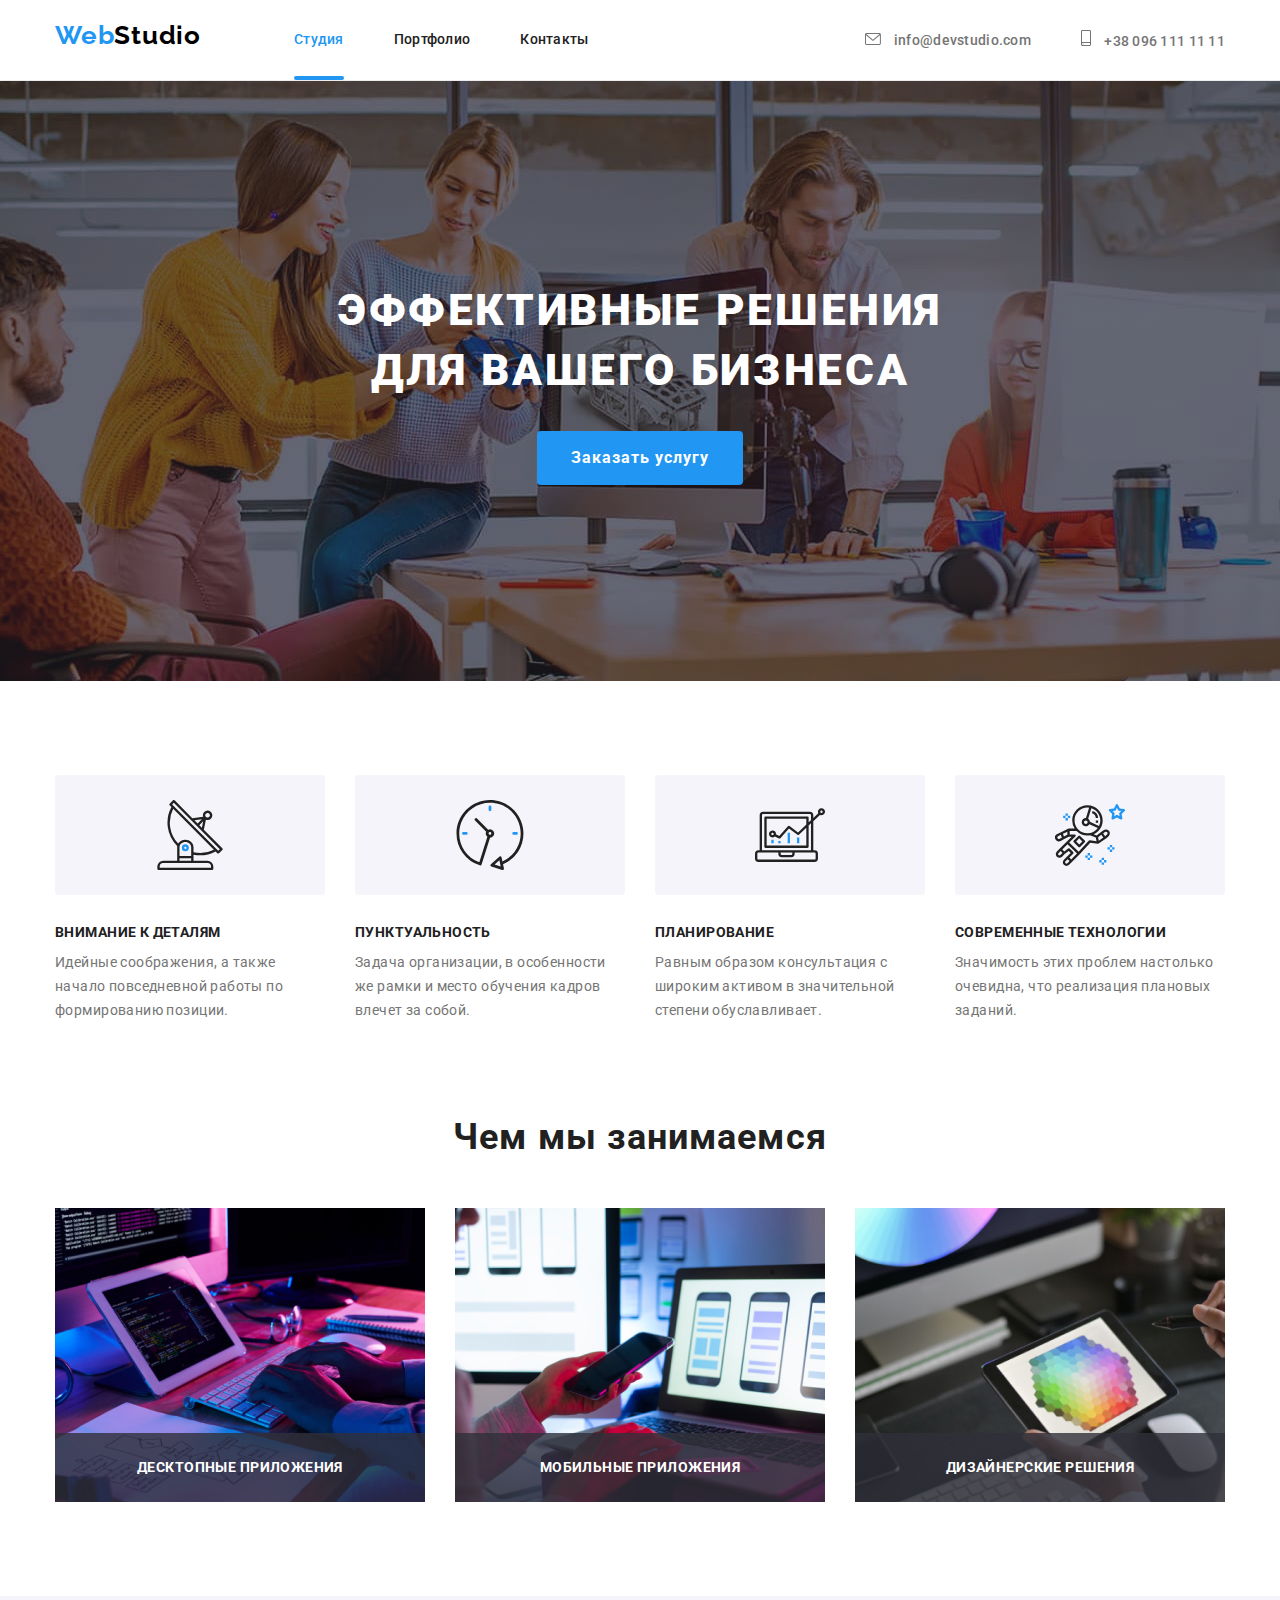
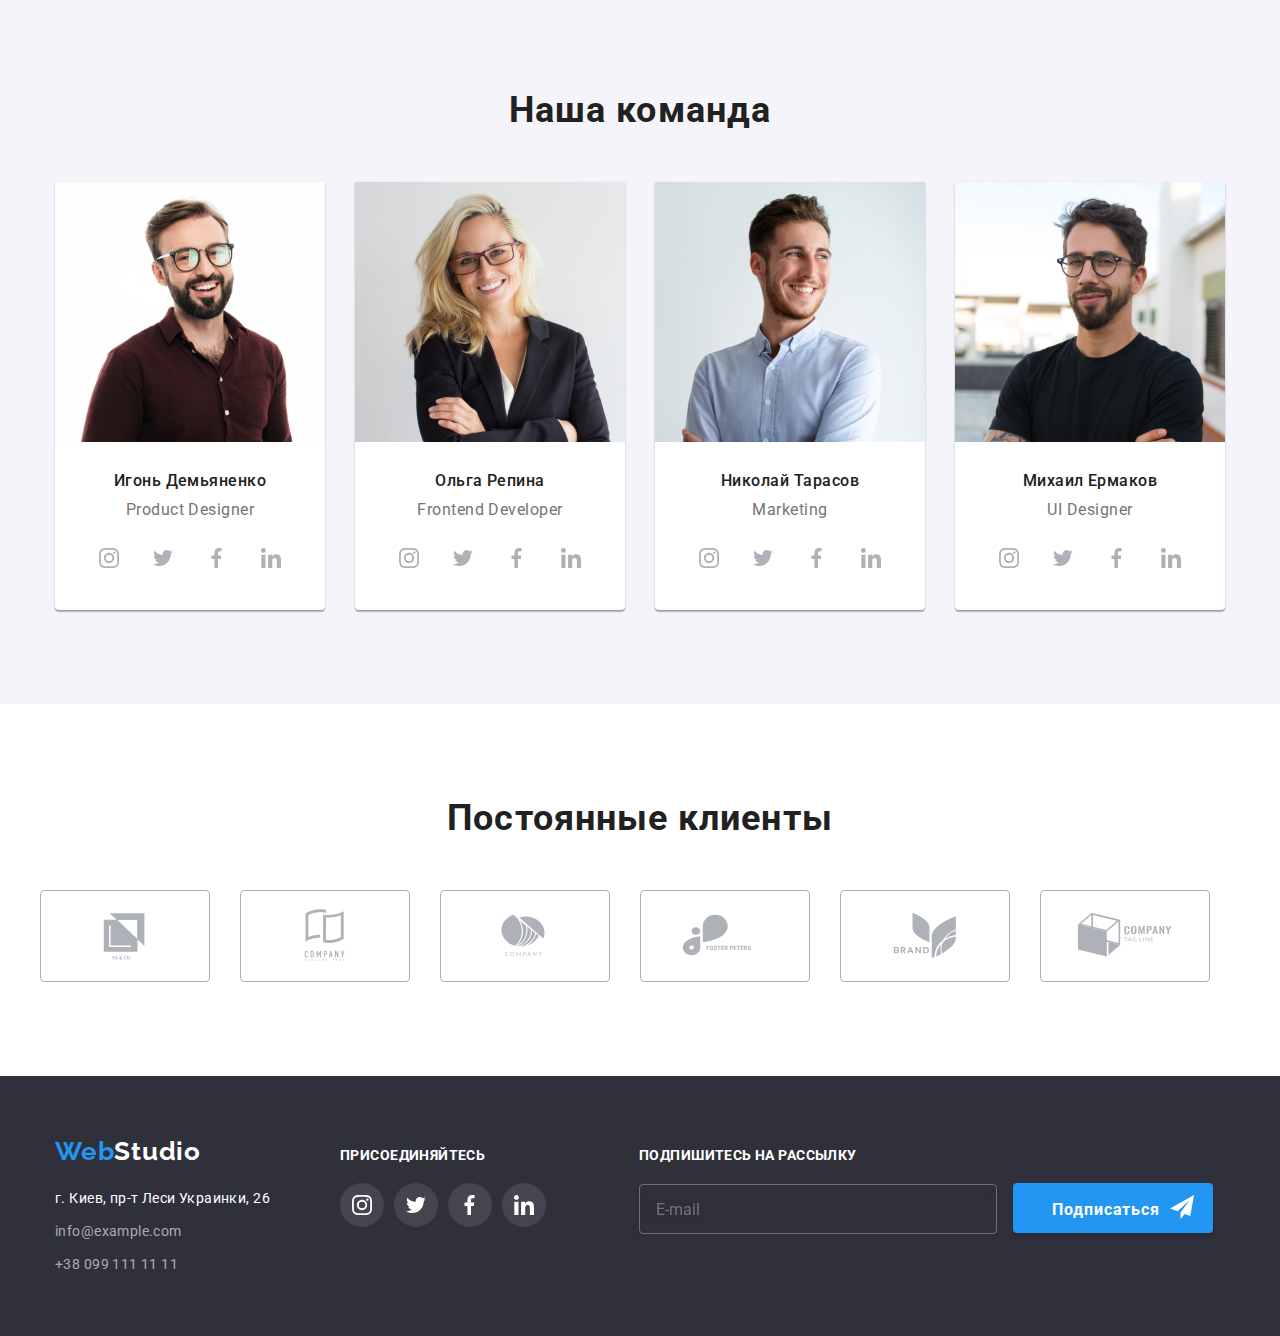
==== commit 7ec02d10: "Внедрение препроцессора SASS и переход к методологии БЭМ" ====
--- a/index.html
+++ b/index.html
@@ -14,36 +14,37 @@
       href="https://cdnjs.cloudflare.com/ajax/libs/modern-normalize/1.1.0/modern-normalize.min.css"
     />
     <link rel="stylesheet" href="./css/main.css" />
+    <link rel="stylesheet" href="./sass/main.css" />
   </head>
   <body>
     <!--Шапка сайта-->
     <header class="header">
       <div class="container header-container">
-        <nav class="flex-nav">
+        <nav class="header-nav">
           <a href="" class="logo-header"><span class="blue">Web</span>Studio</a>
           <ul class="header-list list">
-            <li class="item">
-              <a href="./index.html" class="nav-link current">Студия</a>
-            </li>
-            <li class="item">
-              <a href="./portfolio.html" class="nav-link">Портфолио</a>
-            </li>
-            <li class="item"><a href="" class="nav-link">Контакты</a></li>
+            <li class="header-list__item">
+              <a href="./index.html" class="header-list__link current">Студия</a>
+            </li>
+            <li class="header-list__item">
+              <a href="./portfolio.html" class="header-list__link">Портфолио</a>
+            </li>
+            <li class="header-list__item"><a href="" class="header-list__link">Контакты</a></li>
           </ul>
         </nav>
         <div class="contacts-container">
           <ul class="contacts-list list">
-            <li class="item">
-              <a href="mailto:info@devstudio.com" class="link">
-                <svg class="icon-envelope">
+            <li class="contacts-list__item">
+              <a href="mailto:info@devstudio.com" class="contacts-list__link">
+                <svg class="contacts-list__icon-envelope">
                   <use href="./images/icon-svg/sprite.svg#icon-envelope"></use>
                 </svg>
                 info@devstudio.com
               </a>
             </li>
-            <li class="item">
-              <a href="tel:+380961111111" class="link">
-                <svg class="icon-smartphone">
+            <li class="contacts-list__item">
+              <a href="tel:+380961111111" class="contacts-list__link">
+                <svg class="contacts-list__icon-smartphone">
                   <use href="./images/icon-svg/sprite.svg#icon-smartphone"></use>
                 </svg>
                 +38 096 111 11 11
@@ -58,53 +59,59 @@
     <main>
       <section class="hero overlay">
         <div class="container">
-          <h1 class="hero-title">Эффективные решения для вашего бизнеса</h1>
-          <button type="button" class="primary-button" data-modal-open>Заказать услугу</button>
+          <h1 class="hero__title">Эффективные решения для вашего бизнеса</h1>
+          <button type="button" class="primary__button" data-modal-open>Заказать услугу</button>
         </div>
         <div class="backdrop is-hidden" data-modal>
           <div class="modal">
-            <button type="button" class="button-close" data-modal-close>
-              <svg class="icon-close">
+            <button type="button" class="modal__button-close" data-modal-close>
+              <svg class="modal__icon-close">
                 <use href="./images/icon-svg/icon-close-ok.svg#icon-icon-close"></use>
               </svg>
             </button>
 
             <form class="form-modal">
-              <p class="form-item">Оставьте свои данные, мы вам перезвоним</p>
-              <div class="form-field">
-                <label for="name" class="form-text">Имя</label>
-                <div class="input-wrapper">
-                  <input type="text" name="user name" id="name" class="form-input" required />
-                  <svg class="icon-field">
+              <p class="form-modal__item">Оставьте свои данные, мы вам перезвоним</p>
+              <div class="form__field">
+                <label for="name" class="form-modal__text">Имя</label>
+                <div class="input__wrapper">
+                  <input
+                    type="text"
+                    name="user name"
+                    id="name"
+                    class="form-modal__input"
+                    required
+                  />
+                  <svg class="form-modal__icon">
                     <use href="./images/icon-svg/new-sprite.svg#icon-person-black"></use>
                   </svg>
                 </div>
               </div>
 
-              <div class="form-field">
-                <label for="tel" class="form-text">Телефон</label>
-                <div class="input-wrapper">
-                  <input type="tel" name="tel" id="tel" class="form-input" required />
-                  <svg class="icon-field">
+              <div class="form__field">
+                <label for="tel" class="form-modal__text">Телефон</label>
+                <div class="input__wrapper">
+                  <input type="tel" name="tel" id="tel" class="form-modal__input" required />
+                  <svg class="form-modal__icon">
                     <use href="./images/icon-svg/new-sprite.svg#icon-phone-black"></use>
                   </svg>
                 </div>
               </div>
 
-              <div class="form-field">
-                <label for="mail" class="form-text">Почта</label>
-                <div class="input-wrapper">
-                  <input type="email" name="mail" id="mail" class="form-input" required />
-                  <svg class="icon-field">
+              <div class="form__field">
+                <label for="mail" class="form-modal__text">Почта</label>
+                <div class="input__wrapper">
+                  <input type="email" name="mail" id="mail" class="form-modal__input" required />
+                  <svg class="form-modal__icon">
                     <use href="./images/icon-svg/new-sprite.svg#icon-email-black"></use>
                   </svg>
                 </div>
               </div>
 
-              <div class="textarea-field">
-                <label for="comment" class="form-text">Комментарий</label>
+              <div class="textarea__field">
+                <label for="comment" class="form-modal__text">Комментарий</label>
                 <textarea
-                  class="form-textarea"
+                  class="form-modal__textarea"
                   name="comment"
                   id="comment"
                   rows="10"
@@ -112,19 +119,19 @@
                 ></textarea>
               </div>
 
-              <div class="form-field policy">
+              <div class="form__field policy">
                 <input
                   type="checkbox"
                   name="policy"
                   id="policy"
-                  class="input-policy visually-hidden"
+                  class="form-modal__input-policy visually-hidden"
                 />
-                <label for="policy" class="policy-form"
+                <label for="policy" class="form-modal__policy-form"
                   >Соглашаюсь с рассылкой и принимаю&nbsp
-                  <a href="" class="link-policy">Условия договора</a></label
+                  <a href="" class="form-modal__link-policy">Условия договора</a></label
                 >
               </div>
-              <button type="submit" class="form-btn">Отправить</button>
+              <button type="submit" class="form-modal__btn">Отправить</button>
             </form>
           </div>
         </div>
@@ -134,47 +141,47 @@
       <section class="peculiarities">
         <div class="container">
           <ul class="peculiarities-list">
-            <li class="peculiarities-item">
-              <div class="container-icon">
-                <svg class="icon-antenna">
+            <li class="peculiarities-list__item">
+              <div class="container__icon">
+                <svg class="peculiarities__icon">
                   <use href="./images/icon-svg/sprite.svg#icon-antenna"></use>
                 </svg>
               </div>
-              <h3 class="peculiarities-title">Внимание к деталям</h3>
-              <p class="peculiarities-text">
+              <h3 class="peculiarities-list__title">Внимание к деталям</h3>
+              <p class="peculiarities-list__text">
                 Идейные соображения, а также начало повседневной работы по формированию позиции.
               </p>
             </li>
-            <li class="peculiarities-item">
-              <div class="container-icon">
-                <svg class="icon-clock">
+            <li class="peculiarities-list__item">
+              <div class="container__icon">
+                <svg class="peculiarities__icon">
                   <use href="./images/icon-svg/sprite.svg#icon-clock"></use>
                 </svg>
               </div>
-              <h3 class="peculiarities-title">Пунктуальность</h3>
-              <p class="peculiarities-text">
+              <h3 class="peculiarities-list__title">Пунктуальность</h3>
+              <p class="peculiarities-list__text">
                 Задача организации, в особенности же рамки и место обучения кадров влечет за собой.
               </p>
             </li>
-            <li class="peculiarities-item">
-              <div class="container-icon">
-                <svg class="icon-diagram">
+            <li class="peculiarities-list__item">
+              <div class="container__icon">
+                <svg class="peculiarities__icon">
                   <use href="./images/icon-svg/sprite.svg#icon-diagram"></use>
                 </svg>
               </div>
-              <h3 class="peculiarities-title">Планирование</h3>
-              <p class="peculiarities-text">
+              <h3 class="peculiarities-list__title">Планирование</h3>
+              <p class="peculiarities-list__text">
                 Равным образом консультация с широким активом в значительной степени обуславливает.
               </p>
             </li>
-            <li class="peculiarities-item">
-              <div class="container-icon">
-                <svg class="icon-astronaut">
+            <li class="peculiarities-list__item">
+              <div class="container__icon">
+                <svg class="peculiarities__icon">
                   <use href="./images/icon-svg/sprite.svg#icon-astronaut"></use>
                 </svg>
               </div>
-              <h3 class="peculiarities-title">Современные технологии</h3>
-              <p class="peculiarities-text">
+              <h3 class="peculiarities-list__title">Современные технологии</h3>
+              <p class="peculiarities-list__text">
                 Значимость этих проблем настолько очевидна, что реализация плановых заданий.
               </p>
             </li>
@@ -185,19 +192,19 @@
       <!--Секция чем мы занимаемся-->
       <section class="work section">
         <div class="container">
-          <h2 class="work-title">Чем мы занимаемся</h2>
+          <h2 class="work__title">Чем мы занимаемся</h2>
           <ul class="work-list">
-            <li class="item">
-              <img src="./images/first.jpg" alt="Tablet1" width="370px" />
-              <p class="work-annexes">Десктопные приложения</p>
-            </li>
-            <li class="item">
-              <img src="./images/second.jpg" alt="LapTop" width="370px" />
-              <p class="work-annexes">Мобильные приложения</p>
-            </li>
-            <li class="item">
-              <img src="./images/third.jpg" alt="Tablet2" width="370px" />
-              <p class="work-annexes">Дизайнерские решения</p>
+            <li class="work-list__item">
+              <img src="./images/project /first.jpg" alt="Tablet1" width="370px" />
+              <p class="work-list__annexes">Десктопные приложения</p>
+            </li>
+            <li class="work-list__item">
+              <img src="./images/project /second.jpg" alt="LapTop" width="370px" />
+              <p class="work-list__annexes">Мобильные приложения</p>
+            </li>
+            <li class="work-list__item">
+              <img src="./images/project /third.jpg" alt="Tablet2" width="370px" />
+              <p class="work-list__annexes">Дизайнерские решения</p>
             </li>
           </ul>
         </div>
@@ -206,38 +213,54 @@
       <!--Секция Наша Команда-->
       <section class="team section">
         <div class="container">
-          <h2 class="command-title">Наша команда</h2>
+          <h2 class="command__title">Наша команда</h2>
           <ul class="leader-list">
-            <li class="item">
-              <img src="./images/igor.jpg" alt="Игорь" width="270" />
-              <div class="team-padding">
-                <h3 class="team-title">Игонь Демьяненко</h3>
-                <p class="team-text">Product Designer</p>
+            <li class="leader-list__item">
+              <img src="./images/team/igor.jpg" alt="Игорь" width="270" />
+              <div class="team__padding">
+                <h3 class="leader-list__title">Игонь Демьяненко</h3>
+                <p class="leader-list__text">Product Designer</p>
                 <ul class="team-network">
-                  <li class="icon-item">
-                    <a href="" class="link-social" aria-label="Ссылка на Instagram" target="_blank"
-                      ><svg class="social-icon">
+                  <li class="team-network__item">
+                    <a
+                      href=""
+                      class="team-network__social"
+                      aria-label="Ссылка на Instagram"
+                      target="_blank"
+                      ><svg class="team-network__icon">
                         <use href="./images/icon-svg/sprite.svg#icon-instagram"></use>
                       </svg>
                     </a>
                   </li>
-                  <li class="icon-item">
-                    <a href="" class="link-social" aria-label="Ссылка на Twitter" target="_blank"
-                      ><svg class="social-icon">
+                  <li class="team-network__item">
+                    <a
+                      href=""
+                      class="team-network__social"
+                      aria-label="Ссылка на Twitter"
+                      target="_blank"
+                      ><svg class="team-network__icon">
                         <use href="./images/icon-svg/sprite.svg#icon-twitter"></use>
                       </svg>
                     </a>
                   </li>
-                  <li class="icon-item">
-                    <a href="" class="link-social" aria-label="Ссылка на Facebook" target="_blank"
-                      ><svg class="social-icon">
+                  <li class="team-network__item">
+                    <a
+                      href=""
+                      class="team-network__social"
+                      aria-label="Ссылка на Facebook"
+                      target="_blank"
+                      ><svg class="team-network__icon">
                         <use href="./images/icon-svg/sprite.svg#icon-facebook"></use>
                       </svg>
                     </a>
                   </li>
-                  <li class="icon-item">
-                    <a href="" class="link-social" aria-label="Ссылка на LinkedIn" target="_blank"
-                      ><svg class="social-icon">
+                  <li class="team-network__item">
+                    <a
+                      href=""
+                      class="team-network__social"
+                      aria-label="Ссылка на LinkedIn"
+                      target="_blank"
+                      ><svg class="team-network__icon">
                         <use href="./images/icon-svg/sprite.svg#icon-linkedin"></use>
                       </svg>
                     </a>
@@ -245,36 +268,52 @@
                 </ul>
               </div>
             </li>
-            <li class="item">
-              <img src="./images/olga.jpg" alt="Ольга" width="270" />
-              <div class="team-padding">
-                <h3 class="team-title">Ольга Репина</h3>
-                <p class="team-text">Frontend Developer</p>
+            <li class="leader-list__item">
+              <img src="./images/team/olga.jpg" alt="Ольга" width="270" />
+              <div class="team__padding">
+                <h3 class="leader-list__title">Ольга Репина</h3>
+                <p class="leader-list__text">Frontend Developer</p>
                 <ul class="team-network">
-                  <li class="icon-item">
-                    <a href="" class="link-social" aria-label="Ссылка на Instagram" target="_blank"
-                      ><svg class="social-icon" aria-label="Ссылка на Instagram">
+                  <li class="team-network__item">
+                    <a
+                      href=""
+                      class="team-network__social"
+                      aria-label="Ссылка на Instagram"
+                      target="_blank"
+                      ><svg class="team-network__icon" aria-label="Ссылка на Instagram">
                         <use href="./images/icon-svg/sprite.svg#icon-instagram"></use>
                       </svg>
                     </a>
                   </li>
-                  <li class="icon-item">
-                    <a href="" class="link-social" aria-label="Ссылка на Twitter" target="_blank"
-                      ><svg class="social-icon">
+                  <li class="team-network__item">
+                    <a
+                      href=""
+                      class="team-network__social"
+                      aria-label="Ссылка на Twitter"
+                      target="_blank"
+                      ><svg class="team-network__icon">
                         <use href="./images/icon-svg/sprite.svg#icon-twitter"></use>
                       </svg>
                     </a>
                   </li>
-                  <li class="icon-item">
-                    <a href="" class="link-social" aria-label="Ссылка на Facebook" target="_blank"
-                      ><svg class="social-icon">
+                  <li class="team-network__item">
+                    <a
+                      href=""
+                      class="team-network__social"
+                      aria-label="Ссылка на Facebook"
+                      target="_blank"
+                      ><svg class="team-network__icon">
                         <use href="./images/icon-svg/sprite.svg#icon-facebook"></use>
                       </svg>
                     </a>
                   </li>
-                  <li class="icon-item">
-                    <a href="" class="link-social" aria-label="Ссылка на LinkedIn" target="_blank"
-                      ><svg class="social-icon">
+                  <li class="team-network__item">
+                    <a
+                      href=""
+                      class="team-network__social"
+                      aria-label="Ссылка на LinkedIn"
+                      target="_blank"
+                      ><svg class="team-network__icon">
                         <use href="./images/icon-svg/sprite.svg#icon-linkedin"></use>
                       </svg>
                     </a>
@@ -282,36 +321,53 @@
                 </ul>
               </div>
             </li>
-            <li class="item">
-              <img src="./images/nikolay.jpg" alt="Николай" width="270" />
-              <div class="team-padding">
-                <h3 class="team-title">Николай Тарасов</h3>
-                <p class="team-text">Marketing</p>
+            <li class="leader-list__item">
+              <img src="./images/team/nikolay.jpg" alt="Николай" width="270" />
+              <div class="team__padding">
+                <h3 class="leader-list__title">Николай Тарасов</h3>
+                <p class="leader-list__text">Marketing</p>
                 <ul class="team-network">
-                  <li class="icon-item">
-                    <a href="" class="link-social" aria-label="Ссылка на Instagram" target="_blank">
-                      <svg class="social-icon">
+                  <li class="team-network__item">
+                    <a
+                      href=""
+                      class="team-network__social"
+                      aria-label="Ссылка на Instagram"
+                      target="_blank"
+                    >
+                      <svg class="team-network__icon">
                         <use href="./images/icon-svg/sprite.svg#icon-instagram"></use>
                       </svg>
                     </a>
                   </li>
-                  <li class="icon-item">
-                    <a href="" class="link-social" aria-label="Ссылка на Twitter" target="_blank"
-                      ><svg class="social-icon">
+                  <li class="team-network__item">
+                    <a
+                      href=""
+                      class="team-network__social"
+                      aria-label="Ссылка на Twitter"
+                      target="_blank"
+                      ><svg class="team-network__icon">
                         <use href="./images/icon-svg/sprite.svg#icon-twitter"></use>
                       </svg>
                     </a>
                   </li>
-                  <li class="icon-item">
-                    <a href="" class="link-social" aria-label="Ссылка на Facebook" target="_blank"
-                      ><svg class="social-icon">
+                  <li class="team-network__item">
+                    <a
+                      href=""
+                      class="team-network__social"
+                      aria-label="Ссылка на Facebook"
+                      target="_blank"
+                      ><svg class="team-network__icon">
                         <use href="./images/icon-svg/sprite.svg#icon-facebook"></use>
                       </svg>
                     </a>
                   </li>
-                  <li class="icon-item">
-                    <a href="" class="link-social" aria-label="Ссылка на LinkedIn" target="_blank"
-                      ><svg class="social-icon">
+                  <li class="team-network__item">
+                    <a
+                      href=""
+                      class="team-network__social"
+                      aria-label="Ссылка на LinkedIn"
+                      target="_blank"
+                      ><svg class="team-network__icon">
                         <use href="./images/icon-svg/sprite.svg#icon-linkedin"></use>
                       </svg>
                     </a>
@@ -319,36 +375,52 @@
                 </ul>
               </div>
             </li>
-            <li class="item">
-              <img src="./images/michael.jpg" alt="Михаил" width="270" />
-              <div class="team-padding">
-                <h3 class="team-title">Михаил Ермаков</h3>
-                <p class="team-text">UI Designer</p>
+            <li class="leader-list__item">
+              <img src="./images/team/michael.jpg" alt="Михаил" width="270" />
+              <div class="team__padding">
+                <h3 class="leader-list__title">Михаил Ермаков</h3>
+                <p class="leader-list__text">UI Designer</p>
                 <ul class="team-network">
-                  <li class="icon-item">
-                    <a href="" class="link-social" aria-label="Ссылка на Instagram" target="_blank"
-                      ><svg class="social-icon">
+                  <li class="team-network__item">
+                    <a
+                      href=""
+                      class="team-network__social"
+                      aria-label="Ссылка на Instagram"
+                      target="_blank"
+                      ><svg class="team-network__icon">
                         <use href="./images/icon-svg/sprite.svg#icon-instagram"></use>
                       </svg>
                     </a>
                   </li>
-                  <li class="icon-item">
-                    <a href="" class="link-social" aria-label="Ссылка на Twitter" target="_blank"
-                      ><svg class="social-icon">
+                  <li class="team-network__item">
+                    <a
+                      href=""
+                      class="team-network__social"
+                      aria-label="Ссылка на Twitter"
+                      target="_blank"
+                      ><svg class="team-network__icon">
                         <use href="./images/icon-svg/sprite.svg#icon-twitter"></use>
                       </svg>
                     </a>
                   </li>
-                  <li class="icon-item">
-                    <a href="" class="link-social" aria-label="Ссылка на Facebook" target="_blank"
-                      ><svg class="social-icon">
+                  <li class="team-network__item">
+                    <a
+                      href=""
+                      class="team-network__social"
+                      aria-label="Ссылка на Facebook"
+                      target="_blank"
+                      ><svg class="team-network__icon">
                         <use href="./images/icon-svg/sprite.svg#icon-facebook"></use>
                       </svg>
                     </a>
                   </li>
-                  <li class="icon-item">
-                    <a href="" class="link-social" aria-label="Ссылка на LinkedIn" target="_blank"
-                      ><svg class="social-icon">
+                  <li class="team-network__item">
+                    <a
+                      href=""
+                      class="team-network__social"
+                      aria-label="Ссылка на LinkedIn"
+                      target="_blank"
+                      ><svg class="team-network__icon">
                         <use href="./images/icon-svg/sprite.svg#icon-linkedin"></use>
                       </svg>
                     </a>
@@ -363,46 +435,46 @@
       <!-- Секция клиенты -->
       <section class="section clients">
         <div class="container">
-          <h2 class="client-title">Постоянные клиенты</h2>
+          <h2 class="client__title">Постоянные клиенты</h2>
           <ul class="clients-list">
             <li>
-              <a href="" class="clients-link"
-                ><svg class="clients-icon">
+              <a href="" class="clients-list__link"
+                ><svg class="clients-list__icon">
                   <use href="./images/icon-svg/sprite.svg#icon-yaco"></use>
                 </svg>
               </a>
             </li>
             <li>
-              <a href="" class="clients-link"
-                ><svg class="clients-icon">
+              <a href="" class="clients-list__link"
+                ><svg class="clients-list__icon">
                   <use href="./images/icon-svg/sprite.svg#icon-company-two"></use>
                 </svg>
               </a>
             </li>
             <li>
-              <a href="" class="clients-link"
-                ><svg class="clients-icon">
+              <a href="" class="clients-list__link"
+                ><svg class="clients-list__icon">
                   <use href="./images/icon-svg/sprite.svg#icon-company"></use>
                 </svg>
               </a>
             </li>
             <li>
-              <a href="" class="clients-link"
-                ><svg class="clients-icon">
+              <a href="" class="clients-list__link"
+                ><svg class="clients-list__icon">
                   <use href="./images/icon-svg/sprite.svg#icon-foster"></use>
                 </svg>
               </a>
             </li>
             <li>
-              <a href="" class="clients-link"
-                ><svg class="clients-icon">
+              <a href="" class="clients-list__link"
+                ><svg class="clients-list__icon">
                   <use href="./images/icon-svg/sprite.svg#icon-brand"></use>
                 </svg>
               </a>
             </li>
             <li>
-              <a href="" class="clients-link"
-                ><svg class="clients-icon">
+              <a href="" class="clients-list__link"
+                ><svg class="clients-list__icon">
                   <use href="./images/icon-svg/sprite.svg#icon-tag"></use>
                 </svg>
               </a>
@@ -416,57 +488,83 @@
     <footer class="foot">
       <div class="container footer-container">
         <div class="foot-container">
-          <a href="" class="logo-second"
+          <a href="" class="footer-logo"
             ><span class="blue">Web</span><span class="white">Studio</span></a
           >
-          <address class="adress">
-            <a href="https://goo.gl/maps/Da8S7tGWQW27He1X6" class="foot-title" target="_blank">
+          <address class="footer-adress">
+            <a
+              href="https://goo.gl/maps/Da8S7tGWQW27He1X6"
+              class="foot-adress__title"
+              target="_blank"
+            >
               г. Киев, пр-т Леси Украинки, 26</a
             >
-            <a href="mailto:info@example.com" class="link">info@example.com</a>
-            <a href="tel:+380991111111" class="link">+38 099 111 11 11</a>
+            <a href="mailto:info@example.com" class="footer-adress__link">info@example.com</a>
+            <a href="tel:+380991111111" class="footer-adress__link">+38 099 111 11 11</a>
           </address>
         </div>
-        <div class="follow-container">
+        <div class="follow__container">
           <p class="follow">Присоединяйтесь</p>
-          <ul class="follow-title">
-            <li class="follow-list">
-              <a href="" class="follow-icon" aria-label="Ссылка на Instagram" target="_blank"
-                ><svg class="network-icon">
+          <ul class="follow-list">
+            <li class="follow-list__item">
+              <a
+                href=""
+                class="follow-list__link-icon"
+                aria-label="Ссылка на Instagram"
+                target="_blank"
+                ><svg class="follow-list__network-icon">
                   <use href="./images/icon-svg/sprite.svg#icon-instagram"></use>
                 </svg>
               </a>
             </li>
-            <li class="follow-list">
-              <a href="" class="follow-icon" aria-label="Ссылка на Twitter" target="_blank"
-                ><svg class="network-icon">
+            <li class="follow-list__item">
+              <a
+                href=""
+                class="follow-list__link-icon"
+                aria-label="Ссылка на Twitter"
+                target="_blank"
+                ><svg class="follow-list__network-icon">
                   <use href="./images/icon-svg/sprite.svg#icon-twitter"></use>
                 </svg>
               </a>
             </li>
-            <li class="follow-list">
-              <a href="" class="follow-icon" aria-label="Ссылка на Facebook" target="_blank"
-                ><svg class="network-icon">
+            <li class="follow-list__item">
+              <a
+                href=""
+                class="follow-list__link-icon"
+                aria-label="Ссылка на Facebook"
+                target="_blank"
+                ><svg class="follow-list__network-icon">
                   <use href="./images/icon-svg/sprite.svg#icon-facebook"></use>
                 </svg>
               </a>
             </li>
-            <li class="follow-list">
-              <a href="" class="follow-icon" aria-label="Ссылка на LinkedIn" target="_blank"
-                ><svg class="network-icon">
+            <li class="follow-list__item">
+              <a
+                href=""
+                class="follow-list__link-icon"
+                aria-label="Ссылка на LinkedIn"
+                target="_blank"
+                ><svg class="follow-list__network-icon">
                   <use href="./images/icon-svg/sprite.svg#icon-linkedin"></use>
                 </svg>
               </a>
             </li>
           </ul>
         </div>
-        <form class="follow-email-container">
-          <label for="mail" class="follow mail-text">Подпишитесь на рассылку</label>
-          <div class="btn-container">
-            <input type="email" name="mail" id="mail" class="follow-input" placeholder="E-mail" />
-            <button type="submit" class="follow-btn">
+        <form class="subscribe">
+          <label for="mail" class="follow subscribe__text">Подпишитесь на рассылку</label>
+          <div class="btn__container">
+            <input
+              type="email"
+              name="mail"
+              id="mail"
+              class="subscribe__input"
+              placeholder="E-mail"
+            />
+            <button type="submit" class="subscribe__btn">
               Подписаться
-              <svg width="24" height="24" class="icon-send">
+              <svg width="24" height="24" class="subscribe__icon-send">
                 <use href="./images/icon-svg/new-sprite.svg#icon-icon-send"></use>
               </svg>
             </button>
--- a/css/main.css
+++ b/css/main.css
@@ -1,3 +1,4 @@
+@charset "UTF-8";
 /* Цвет основного текста #212121 */
 /* Вторичный цвет текста #757575 */
 /* Белый цвет #FFFFFF */
@@ -6,7 +7,6 @@
 /* Первичный цвет фона #FFFFFF */
 /* Вторичный цвет фона #2F303A */
 /* Третьичный цвет фона #F5F4FA */
-
 :root {
   --primary-text-color: #212121;
   --secondary-text-color: #757575;
@@ -18,26 +18,6 @@
   --button-color: #f5f4fa;
 }
 
-body {
-  background-color: var(--primary-white-color);
-  color: var(--primary-text-color);
-  font-family: Roboto, sans-serif;
-}
-/* Утилиты */
-ul {
-  list-style: none;
-  padding: 0;
-  margin: 0;
-}
-p {
-  margin: 0;
-}
-a {
-  text-decoration: none;
-}
-img {
-  display: block;
-}
 .visually-hidden {
   position: absolute;
   width: 1px;
@@ -49,6 +29,35 @@
   clip: rect(0 0 0 0);
 }
 
+body {
+  background-color: var(--primary-white-color);
+  color: var(--primary-text-color);
+  font-family: Roboto, sans-serif;
+}
+
+ul {
+  list-style: none;
+  padding: 0;
+  margin: 0;
+}
+
+p {
+  margin: 0;
+}
+
+a {
+  text-decoration: none;
+}
+
+img {
+  display: block;
+}
+
+.section {
+  padding-top: 94px;
+  padding-bottom: 94px;
+}
+
 .container {
   margin-left: auto;
   margin-right: auto;
@@ -56,229 +65,6 @@
   padding-left: 15px;
   padding-right: 15px;
   /* outline: 2px solid tomato; */
-}
-.section {
-  padding-top: 94px;
-  padding-bottom: 94px;
-}
-
-/* Шапка сайта */
-
-.header {
-  background-color: var(--primary-white-color);
-  border-bottom: 1px solid #ececec;
-}
-.header-container {
-  display: flex;
-  align-items: center;
-}
-.flex-nav {
-  display: flex;
-  align-items: baseline;
-}
-
-.logo-header {
-  color: #000000;
-
-  font-family: Raleway, sans-serif;
-  font-weight: 700;
-  font-size: 26px;
-  line-height: 1.19;
-  letter-spacing: 0.03em;
-  text-decoration: none;
-
-  margin-right: 93px;
-}
-.blue {
-  color: var(--accent-color);
-}
-.white {
-  color: var(--primary-white-color);
-}
-
-/* SVG-sprite header */
-
-.link {
-  display: flex;
-  align-items: center;
-  fill: var(--secondary-text-color);
-}
-.link:hover,
-.link:focus {
-  fill: var(--accent-color);
-}
-.icon-envelope {
-  width: 16px;
-  height: 12px;
-  fill: currentColor;
-  margin-right: 10px;
-}
-.icon-smartphone {
-  width: 10px;
-  height: 16px;
-  fill: currentColor;
-  margin-right: 10px;
-}
-
-/* Навигация */
-
-.header-list {
-  display: flex;
-}
-
-.header-list .item {
-  margin-right: 50px;
-}
-.header-list .item:last-child {
-  margin-right: 0;
-}
-
-.header-list .nav-link {
-  position: relative;
-  padding-top: 32px;
-  padding-bottom: 32px;
-  display: block;
-
-  color: var(--primary-text-color);
-
-  font-weight: 500;
-  font-size: 14px;
-  line-height: 1.14;
-  letter-spacing: 0.02em;
-  text-decoration: none;
-
-  transition: color 250ms cubic-bezier(0.4, 0, 0.2, 1);
-}
-.nav-link.current::after {
-  content: "";
-
-  position: absolute;
-  left: 0;
-  bottom: 0;
-  width: 100%;
-  height: 4px;
-
-  border-radius: 2px;
-  background-color: var(--accent-color);
-}
-.nav-link.current:hover::after {
-}
-.nav-link.current {
-  color: var(--accent-color);
-}
-
-.header-list .nav-link:hover,
-.header-list .nav-link:focus {
-  color: var(--accent-color);
-}
-
-button {
-  font-family: inherit;
-}
-
-/* Контакты */
-
-.contacts-container {
-  margin-left: auto;
-}
-.contacts-list {
-  display: flex;
-  align-items: center;
-}
-
-.contacts-list .item + .item {
-  margin-left: 50px;
-}
-
-/* .main {
-  display: flex;
-  align-items: center;
-} */
-
-.contacts-list .link {
-  color: var(--secondary-text-color);
-
-  font-weight: 500;
-  font-size: 14px;
-  line-height: 1.14;
-  letter-spacing: 0.02em;
-  text-decoration: none;
-
-  padding-top: 32px;
-  padding-bottom: 32px;
-
-  transition: color 250ms cubic-bezier(0.4, 0, 0.2, 1);
-}
-.contacts-list .link:hover,
-.contacts-list .link:focus {
-  color: var(--accent-color);
-}
-/* Шапка сайта конец */
-
-/* Hero */
-.hero {
-  background-color: #2f303a;
-
-  padding-top: 200px;
-  padding-bottom: 200px;
-
-  text-align: center;
-}
-/* Overlay */
-.overlay {
-  max-width: 1600px;
-  height: 600px;
-
-  margin-left: auto;
-  margin-right: auto;
-
-  background-size: cover;
-  background-repeat: no-repeat;
-  background-position: center;
-  background-image: linear-gradient(to right, rgba(47, 48, 58, 0.4), rgba(47, 48, 58, 0.4)),
-    url(../images/overlay.jpg);
-}
-.hero-title {
-  color: var(--primary-white-color);
-
-  font-weight: 900;
-  font-size: 44px;
-  line-height: 1.36;
-  letter-spacing: 0.06em;
-  text-transform: uppercase;
-  width: 696px;
-  height: 120px;
-  margin-left: auto;
-  margin-right: auto;
-
-  margin-top: 0px;
-  margin-bottom: 30px;
-}
-
-/* Button */
-.primary-button {
-  color: var(--primary-white-color);
-  background-color: var(--accent-color);
-
-  font-weight: 700;
-  font-size: 16px;
-  line-height: 30px;
-  align-items: center;
-  text-align: center;
-  letter-spacing: 0.06em;
-  border-radius: 4px;
-
-  padding: 10px 32px;
-  min-width: 200px;
-  border-color: transparent;
-  cursor: pointer;
-  transition: color 250ms cubic-bezier(0.4, 0, 0.2, 1) 250ms,
-    background-color 250ms cubic-bezier(0.4, 0, 0.2, 1);
-}
-.primary-button:hover,
-.primary-button:focus {
-  background-color: var(--primary-white-color);
-  color: var(--accent-color);
 }
 
 /* Модальное окно */
@@ -306,43 +92,40 @@
   transform: translate(-50%, -50%);
   border-radius: 10px;
   padding: 40px;
-
   min-width: 528px;
   min-height: 581px;
-
   background-color: var(--primary-white-color);
-
   transition: 500ms cubic-bezier(0.34, 1.56, 0.64, 1);
 }
 
-.button-close {
+.modal__button-close {
   position: absolute;
   top: 8px;
   right: 8px;
-
   width: 30px;
   height: 30px;
-
   border: 1px solid rgba(0, 0, 0, 0.1);
   border-radius: 50%;
   background-color: var(--primary-white-color);
   cursor: pointer;
 }
 
-.icon-close {
+.modal__button-close:hover {
+  fill: var(--accent-color);
+}
+
+.modal__button-close:focus {
+  fill: var(--accent-color);
+}
+
+.modal__icon-close {
   width: 11px;
   height: 11px;
   transition: fill 250ms cubic-bezier(0.4, 0, 0.2, 1);
 }
 
-.button-close:hover,
-.button-close:focus {
-  fill: var(--accent-color);
-}
-
 /* Разметка фона модалки */
-
-.form-item {
+.form-modal__item {
   font-family: Roboto;
   font-style: normal;
   font-weight: bold;
@@ -350,17 +133,17 @@
   line-height: 23px;
   text-align: center;
   letter-spacing: 0.03em;
-
   margin-bottom: 12px;
-
   color: var(--primary-text-color);
 }
-.form-field {
+
+.form__field {
   display: flex;
   flex-direction: column;
   margin-bottom: 10px;
 }
-.form-text {
+
+.form-modal__text {
   font-family: Roboto;
   text-align: left;
   font-style: normal;
@@ -369,36 +152,41 @@
   line-height: 0.85;
   letter-spacing: 0.01em;
   display: inline-block;
-
   color: var(--secondary-text-color);
-
   margin-bottom: 4px;
 }
-.form-textarea:hover,
-.form-textarea:focus {
-  border-color: var(--accent-color);
-}
-.form-input {
+
+.input__wrapper {
+  position: relative;
+}
+
+.form-modal__input {
   width: 448px;
   height: 40px;
   padding-left: 30px;
   border: 1px solid rgba(33, 33, 33, 0.2);
   border-radius: 4px;
   outline: none;
-  transition: border-color 250ms cubic-bezier(0.4, 0, 0.2, 1),
-    fill 250ms cubic-bezier(0.4, 0, 0.2, 1);
-}
-.form-input:hover,
-.form-input:focus {
+  transition: border-color 250ms cubic-bezier(0.4, 0, 0.2, 1), fill 250ms cubic-bezier(0.4, 0, 0.2, 1);
+}
+
+.form-modal__input:hover {
   border-color: var(--accent-color);
 }
-.form-input:hover + .icon-field {
+
+.form-modal__input:hover + .form-modal__icon {
   fill: var(--accent-color);
 }
-.input-wrapper {
-  position: relative;
-}
-.icon-field {
+
+.form-modal__input:focus {
+  border-color: var(--accent-color);
+}
+
+.form-modal__input:focus + .form-modal__icon {
+  fill: var(--accent-color);
+}
+
+.form-modal__icon {
   position: absolute;
   top: 50%;
   left: 0px;
@@ -407,35 +195,46 @@
   width: 18px;
   height: 18px;
 }
-.textarea-field {
+
+.textarea__field {
   display: flex;
   flex-direction: column;
 }
-.form-textarea {
+
+.form-modal__textarea {
   width: 448px;
   height: 120px;
   margin-bottom: 20px;
   padding: 12px 16px;
-
   border: 1px solid rgba(33, 33, 33, 0.2);
   border-radius: 4px;
   resize: none;
   outline: none;
 }
-.form-textarea::placeholder {
+
+.form-modal__textarea:hover {
+  border-color: var(--accent-color);
+}
+
+.form-modal__textarea:focus {
+  border-color: var(--accent-color);
+}
+
+.form-modal__textarea::placeholder {
   font-family: Roboto;
   font-style: normal;
   font-weight: normal;
   font-size: 12px;
   line-height: 0.85;
   letter-spacing: 0.01em;
-
   color: rgba(117, 117, 117, 0.5);
 }
-.input-policy:checked + .policy-form:after {
+
+.form-modal__input-policy:checked + .form-modal__policy-form:after {
   transform: translate(16px);
 }
-.policy-form {
+
+.form-modal__policy-form {
   position: relative;
   display: flex;
   align-items: center;
@@ -446,7 +245,8 @@
   letter-spacing: 0.03em;
   color: #757575;
 }
-.policy-form::before {
+
+.form-modal__policy-form::before {
   content: "";
   display: block;
   width: 40px;
@@ -455,7 +255,8 @@
   border-radius: 50px;
   margin-right: 5px;
 }
-.policy-form::after {
+
+.form-modal__policy-form::after {
   content: "";
   position: absolute;
   width: 18px;
@@ -467,18 +268,18 @@
   transition: transform 250ms cubic-bezier(0.4, 0, 0.2, 1);
 }
 
-.link-policy {
+.form-modal__link-policy {
   color: var(--accent-color);
   text-decoration: underline;
 }
-.form-btn {
+
+.form-modal__btn {
   font-family: Roboto;
   font-style: normal;
   font-weight: bold;
   font-size: 16px;
   line-height: 1.87;
   letter-spacing: 0.06em;
-
   padding: 10px 55px;
   color: var(--primary-white-color);
   background-color: var(--accent-color);
@@ -488,52 +289,263 @@
   cursor: pointer;
 }
 
-/* Конец Hero */
-
-/* Секция преимущества */
+.form-modal__btn:hover {
+  background-color: #2196f3;
+}
+
+.header {
+  background-color: var(--primary-white-color);
+  border-bottom: 1px solid #ececec;
+}
+
+.header-container {
+  display: flex;
+  align-items: center;
+}
+
+.header-nav {
+  display: flex;
+  align-items: baseline;
+}
+
+.logo-header {
+  color: #000000;
+  font-family: Raleway, sans-serif;
+  font-weight: 700;
+  font-size: 26px;
+  line-height: 1.19;
+  letter-spacing: 0.03em;
+  text-decoration: none;
+  margin-right: 93px;
+}
+
+.blue {
+  color: var(--accent-color);
+}
+
+.white {
+  color: var(--primary-white-color);
+}
+
+/* SVG-sprite header */
+.link {
+  display: flex;
+  align-items: center;
+  fill: var(--secondary-text-color);
+}
+
+.link:hover {
+  fill: var(--accent-color);
+}
+
+.link:focus {
+  fill: var(--accent-color);
+}
+
+/* Навигация */
+.header-list {
+  display: flex;
+}
+
+.header-list__item {
+  margin-right: 50px;
+}
+
+.header-list__item:last-child {
+  margin-right: 0;
+}
+
+.header-list__link {
+  position: relative;
+  padding-top: 32px;
+  padding-bottom: 32px;
+  display: block;
+  color: var(--primary-text-color);
+  font-weight: 500;
+  font-size: 14px;
+  line-height: 1.14;
+  letter-spacing: 0.02em;
+  text-decoration: none;
+  transition: color 250ms cubic-bezier(0.4, 0, 0.2, 1);
+}
+
+.header-list__link.current::after {
+  content: "";
+  position: absolute;
+  left: 0;
+  bottom: 0;
+  width: 100%;
+  height: 4px;
+  border-radius: 2px;
+  background-color: var(--accent-color);
+}
+
+.header-list__link.current {
+  color: var(--accent-color);
+}
+
+.header-list__link:hover {
+  color: var(--accent-color);
+}
+
+.header-list__link:focus {
+  color: var(--accent-color);
+}
+
+/* button {
+  font-family: inherit;
+} */
+/* Контакты */
+.contacts-container {
+  margin-left: auto;
+}
+
+.contacts-list {
+  display: flex;
+  align-items: center;
+}
+
+.contacts-list__item + .contacts-list__item {
+  margin-left: 50px;
+}
+
+.contacts-list__link {
+  color: var(--secondary-text-color);
+  font-weight: 500;
+  font-size: 14px;
+  line-height: 1.14;
+  letter-spacing: 0.02em;
+  text-decoration: none;
+  padding-top: 32px;
+  padding-bottom: 32px;
+  transition: color 250ms cubic-bezier(0.4, 0, 0.2, 1);
+}
+
+.contacts-list__link:hover {
+  color: var(--accent-color);
+}
+
+.contacts-list__link:focus {
+  color: var(--accent-color);
+}
+
+.contacts-list__icon-envelope {
+  width: 16px;
+  height: 12px;
+  fill: currentColor;
+  margin-right: 10px;
+}
+
+.contacts-list__icon-smartphone {
+  width: 10px;
+  height: 16px;
+  fill: currentColor;
+  margin-right: 10px;
+}
+
+.hero {
+  background-color: #2f303a;
+  padding-top: 200px;
+  padding-bottom: 200px;
+  text-align: center;
+}
+
+/* Overlay */
+.overlay {
+  max-width: 1600px;
+  height: 600px;
+  margin-left: auto;
+  margin-right: auto;
+  background-size: cover;
+  background-repeat: no-repeat;
+  background-position: center;
+  background-image: linear-gradient(to right, rgba(47, 48, 58, 0.4), rgba(47, 48, 58, 0.4)), url(../images/overlay-section/overlay.jpg);
+}
+
+.hero__title {
+  color: var(--primary-white-color);
+  font-weight: 900;
+  font-size: 44px;
+  line-height: 1.36;
+  letter-spacing: 0.06em;
+  text-transform: uppercase;
+  width: 696px;
+  height: 120px;
+  margin-left: auto;
+  margin-right: auto;
+  margin-top: 0px;
+  margin-bottom: 30px;
+}
+
+/* Button */
+.primary__button {
+  color: var(--primary-white-color);
+  background-color: var(--accent-color);
+  font-weight: 700;
+  font-size: 16px;
+  line-height: 30px;
+  align-items: center;
+  text-align: center;
+  letter-spacing: 0.06em;
+  border-radius: 4px;
+  padding: 10px 32px;
+  min-width: 200px;
+  border-color: transparent;
+  cursor: pointer;
+  transition: color 250ms cubic-bezier(0.4, 0, 0.2, 1) 250ms, background-color 250ms cubic-bezier(0.4, 0, 0.2, 1);
+}
+
+.primary__button:hover {
+  background-color: var(--primary-white-color);
+  color: var(--accent-color);
+}
+
+.primary__button:focus {
+  background-color: var(--primary-white-color);
+  color: var(--accent-color);
+}
 
 .peculiarities {
   padding-top: 94px;
 }
+
 .peculiarities-list {
   display: flex;
   align-items: center;
 }
 
-.peculiarities-item {
+.peculiarities-list__item {
   margin-right: 30px;
   width: 270px;
 }
-.peculiarities-item:last-child {
+
+.peculiarities-list__item:last-child {
   margin-right: 0;
 }
 
-.peculiarities-title {
+.peculiarities-list__title {
   color: var(--primary-text-color);
-
   font-weight: 700;
   font-size: 14px;
   line-height: 1.14;
   letter-spacing: 0.03em;
   text-transform: uppercase;
-
   margin-top: 0px;
   margin-bottom: 10px;
 }
 
-.peculiarities-text {
+.peculiarities-list__text {
   color: var(--secondary-text-color);
-
   font-weight: 400;
   font-size: 14px;
   line-height: 1.71;
   letter-spacing: 0.03em;
-
   margin-top: 0px;
   margin-bottom: 0px;
 }
+
 /* SVG-sprite benefits */
-.container-icon {
+.container__icon {
   display: flex;
   justify-content: center;
   align-items: center;
@@ -544,34 +556,18 @@
   margin-right: 30px;
   margin-bottom: 30px;
 }
-.container-icon:hover {
-  box-shadow: 0px 1px 1px rgba(0, 0, 0, 0.12), 0px 4px 4px rgba(0, 0, 0, 0.06),
-    1px 4px 6px rgba(0, 0, 0, 0.16);
-}
-.icon-antenna {
+
+.container__icon:hover {
+  box-shadow: 0px 1px 1px rgba(0, 0, 0, 0.12), 0px 4px 4px rgba(0, 0, 0, 0.06), 1px 4px 6px rgba(0, 0, 0, 0.16);
+}
+
+.peculiarities__icon {
   width: 70px;
   height: 70px;
   fill: inherit;
 }
-.icon-clock {
-  width: 70px;
-  height: 70px;
-  fill: inherit;
-}
-.icon-diagram {
-  width: 70px;
-  height: 70px;
-  fill: inherit;
-}
-.icon-astronaut {
-  width: 70px;
-  height: 70px;
-  fill: inherit;
-}
-/* Конец секции преимущества */
-
-/* Секция чем мы занимаемся */
-.work-title {
+
+.work__title {
   font-family: Roboto;
   font-style: normal;
   font-weight: 700;
@@ -579,31 +575,32 @@
   line-height: 1.16;
   text-align: center;
   letter-spacing: 0.03em;
-
   margin-top: 0px;
   margin-bottom: 50px;
 }
+
 .work-list {
   display: flex;
   justify-content: center;
   align-items: center;
 }
-.work-list > .item {
+
+.work-list__item {
   margin-right: 30px;
   position: relative;
 }
-.work-list > .item:last-child {
+
+.work-list__item:last-child {
   margin-right: 0;
 }
-.work-annexes {
+
+.work-list__annexes {
   position: absolute;
   right: 0;
   left: 0;
   bottom: 0;
-
   padding: 27px 82px;
   margin: 0;
-
   font-family: Roboto;
   font-style: normal;
   font-weight: bold;
@@ -612,67 +609,64 @@
   text-align: center;
   letter-spacing: 0.03em;
   text-transform: uppercase;
-
   background-color: rgba(47, 48, 58, 0.8);
   color: var(--primary-white-color);
 }
 
-/* Секция Наша Команда */
 .team {
   background-color: #f5f4fa;
 }
-.command-title {
+
+.command__title {
   color: var(--primary-text-color);
-
   font-weight: 700;
   font-size: 36px;
   line-height: 1.16;
   text-align: center;
   letter-spacing: 0.03em;
-
   margin-top: 0;
   margin-bottom: 50px;
 }
+
 .leader-list {
   display: flex;
   justify-content: center;
   align-items: center;
-
   color: var(--secondary-text-color);
-
   font-weight: 400;
   font-size: 16px;
   line-height: 1.18;
   letter-spacing: 0.03em;
 }
-.leader-list > .item {
+
+.leader-list__item {
   text-align: center;
   margin-right: 30px;
-
   background-color: #ffffff;
-  box-shadow: 0px 1px 3px rgba(0, 0, 0, 0.12), 0px 1px 1px rgba(0, 0, 0, 0.14),
-    0px 2px 1px rgba(0, 0, 0, 0.2);
+  box-shadow: 0px 1px 3px rgba(0, 0, 0, 0.12), 0px 1px 1px rgba(0, 0, 0, 0.14), 0px 2px 1px rgba(0, 0, 0, 0.2);
   border-radius: 0px 0px 4px 4px;
 }
-.leader-list > .item:last-child {
+
+.leader-list__item:last-child {
   margin-right: 0;
 }
-.team-padding {
+
+.team__padding {
   padding-top: 30px;
   padding-bottom: 30px;
 }
-.team-title {
+
+.leader-list__title {
   color: var(--primary-text-color);
-
   font-weight: 500;
   font-size: 16px;
   line-height: 1.18;
   letter-spacing: 0.03em;
   margin-top: 0;
-
   margin-bottom: 10px;
 }
-.team-text {
+
+.leader-list__text {
   font-weight: normal;
   font-size: 16px;
   line-height: 1.18;
@@ -681,16 +675,18 @@
   color: var(--secondary-text-color);
 }
 
-.icon-item + .icon-item {
-  margin-left: 10px;
-}
 /* SVG-sprite our team */
 .team-network {
   display: flex;
   justify-content: center;
   align-items: center;
 }
-.link-social {
+
+.team-network__item + .team-network__item {
+  margin-left: 10px;
+}
+
+.team-network__social {
   color: var(--primaty-icon-color);
   border-radius: 50%;
   width: 44px;
@@ -699,24 +695,26 @@
   justify-content: center;
   align-items: center;
   margin-top: 16px;
-  transition: color 250ms cubic-bezier(0.4, 0, 0.2, 1),
-    background-color 250ms cubic-bezier(0.4, 0, 0.2, 1);
-}
-
-.link-social:hover,
-.link-social:focus {
+  transition: color 250ms cubic-bezier(0.4, 0, 0.2, 1), background-color 250ms cubic-bezier(0.4, 0, 0.2, 1);
+}
+
+.team-network__social:hover {
   background-color: var(--accent-color);
   color: var(--primary-white-color);
 }
-.social-icon {
+
+.team-network__social:focus {
+  background-color: var(--accent-color);
+  color: var(--primary-white-color);
+}
+
+.team-network__icon {
   fill: currentColor;
   width: 20px;
   height: 20px;
 }
-/* Конец секции Наша Команда */
-
-/* Секция клиенты */
-.client-title {
+
+.client__title {
   font-weight: 700;
   font-size: 36px;
   line-height: 1.16;
@@ -724,15 +722,16 @@
   letter-spacing: 0.03em;
   margin-top: 0;
   margin-bottom: 50px;
-
   color: var(--primary-text-color);
 }
+
 .clients-list {
   display: flex;
   justify-content: center;
   align-items: center;
 }
-.clients-link {
+
+.clients-list__link {
   color: var(--primaty-icon-color);
   border: 1px solid var(--primaty-icon-color);
   border-radius: 4px;
@@ -742,49 +741,169 @@
   justify-content: center;
   align-items: center;
   margin-right: 30px;
-  transition: color 250ms cubic-bezier(0.4, 0, 0.2, 1),
-    border-color 250ms cubic-bezier(0.4, 0, 0.2, 1);
-}
-.clients-link:hover,
-.clients-link:focus {
+  transition: color 250ms cubic-bezier(0.4, 0, 0.2, 1), border-color 250ms cubic-bezier(0.4, 0, 0.2, 1);
+}
+
+.clients-list__link:hover {
   color: var(--accent-color);
   border-color: var(--accent-color);
 }
-.clients-icon {
+
+.clients-list__link:focus {
+  color: var(--accent-color);
+  border-color: var(--accent-color);
+}
+
+.clients-list__icon {
   fill: currentColor;
   width: 106px;
   height: 60px;
 }
+
 /* SVG-sprite clients */
-
-.icon-clients {
-  color: var(--primaty-icon-color);
-  border: 1px solid var(--primaty-icon-color);
-  border-radius: 4px;
-  width: 170px;
-  height: 92px;
-  display: flex;
-  justify-content: center;
-  align-items: center;
-  margin-right: 30px;
-}
-.icon-clients:hover,
-.icon-clients:focus {
-  color: var(--accent-color);
-  border-color: var(--accent-color);
-}
 .icon-company {
   fill: currentColor;
   width: 106px;
   height: 60px;
 }
-/* Конец секции клиенты */
-
-/* Футер */
-
-.logo-second {
+
+/* Portfolio */
+/* Кнопки */
+.filter-button {
+  display: flex;
+  justify-content: center;
+  align-items: center;
+  margin-bottom: 50px;
+}
+
+.filter-button__item + .filter-button__item {
+  margin-left: 8px;
+}
+
+.filter-button__item .link:hover,
+.filter-button__item.link:focus {
+  color: var(--primary-white-color);
+  background-color: var(--accent-color);
+  box-shadow: 0px 3px 1px rgba(0, 0, 0, 0.1), 0px 1px 2px rgba(0, 0, 0, 0.08), 0px 2px 2px rgba(0, 0, 0, 0.12);
+}
+
+.filter-button__color {
+  color: var(--primary-text-color);
+  background-color: var(--button-color);
+  font-style: normal;
+  font-weight: 500;
+  font-size: 16px;
+  line-height: 1.62;
+  letter-spacing: 0.03em;
+  padding: 6px 22px;
+  border-radius: 4px;
+  transition: box-shadow 250ms cubic-bezier(0.4, 0, 0.2, 1), color 250ms cubic-bezier(0.4, 0, 0.2, 1), background-color 250ms cubic-bezier(0.4, 0, 0.2, 1);
+  border-color: var(--button-color);
+  display: inline-block;
+  border-color: transparent;
+  cursor: pointer;
+}
+
+/* Секция Галерея */
+/* ovelay gallery */
+.gallery-list {
+  display: flex;
+  flex-wrap: wrap;
+  justify-content: center;
+  align-items: center;
+}
+
+.gallery-list > .gallery-list__item {
+  width: calc((100% - 60px) / 3);
+  margin-right: 30px;
+  margin-bottom: 30px;
+  transition: box-shadow 250ms cubic-bezier(0.4, 0, 0.2, 1);
+  border: 1px solid #eeeeee;
+}
+
+.gallery-list > .gallery-list__item:hover {
+  box-shadow: 0px 1px 1px rgba(0, 0, 0, 0.12), 0px 4px 4px rgba(0, 0, 0, 0.06), 1px 4px 6px rgba(0, 0, 0, 0.16);
+}
+
+.gallery-list > .gallery-list__item:hover .gallery-list__thumb-text {
+  transform: translatey(0%);
+}
+
+.gallery-list > .gallery-list__item:nth-child(3n) {
+  margin-right: 0;
+}
+
+.gallery-list > .gallery-list__item:nth-last-child(-n + 3) {
+  margin-bottom: 0;
+}
+
+.gallery-list__thumb {
+  position: relative;
+  overflow: hidden;
+}
+
+.gallery-list__thumb-text {
+  position: absolute;
+  top: 0;
+  left: 0;
+  width: 100%;
+  height: 100%;
+  padding: 63px 24px;
+  margin: 0;
+  font-family: Roboto;
+  font-style: normal;
+  font-weight: normal;
+  font-size: 18px;
+  line-height: 1.56;
+  letter-spacing: 0.03em;
+  color: var(--primary-white-color);
+  background-color: rgba(33, 150, 243, 0.9);
+  transform: translatey(-100%);
+  transition: transform 250ms cubic-bezier(0.4, 0, 0.2, 1);
+}
+
+.name__wrapper {
+  padding-top: 20px;
+  padding-bottom: 20px;
+  padding-left: 24px;
+  padding-right: 24px;
+}
+
+.gallery-list__title {
+  color: var(--primary-text-color);
+  font-style: normal;
+  font-weight: 700;
+  font-size: 18px;
+  line-height: 2;
+  letter-spacing: 0.06em;
+  margin-top: 0;
+  margin-bottom: 4px;
+}
+
+.gallery-list__text {
+  color: var(--secondary-text-color);
+  font-style: normal;
+  font-weight: 400;
+  font-size: 16px;
+  line-height: 1.87;
+  letter-spacing: 0.03em;
+  margin-top: 0;
+  margin-bottom: 0;
+}
+
+.foot {
+  background-color: #2f303a;
+  padding-top: 60px;
+  padding-bottom: 60px;
+}
+
+.footer-container {
+  align-items: baseline;
+  display: flex;
+}
+
+.footer-logo {
   color: #000000;
-
   font-family: Raleway, sans-serif;
   font-weight: 700;
   font-size: 26px;
@@ -792,39 +911,27 @@
   letter-spacing: 0.03em;
   text-decoration: none;
 }
-.foot {
-  background-color: #2f303a;
-
-  padding-top: 60px;
-  padding-bottom: 60px;
-}
-.foot-title {
-  color: var(--primary-white-color);
-
+
+.footer-adress {
+  color: var(--contact-color);
+  display: flex;
+  flex-direction: column;
+  align-items: baseline;
+}
+
+.foot-adress__title {
+  color: var(--primary-white-color);
   font-family: Roboto;
   font-style: normal;
   font-weight: 400;
   font-size: 14px;
   line-height: 1.71;
   letter-spacing: 0.03em;
-
   margin-top: 20px;
   margin-bottom: 9px;
 }
 
-.adress {
-  color: var(--contact-color);
-
-  display: flex;
-  flex-direction: column;
-  align-items: baseline;
-}
-
-.adress .link:hover,
-.adress .link:focus {
-  color: var(--accent-color);
-}
-.adress .link {
+.footer-adress__link {
   color: var(--contact-color);
   font-family: Roboto;
   font-style: normal;
@@ -835,16 +942,23 @@
   text-decoration: none;
   transition: color 250ms cubic-bezier(0.4, 0, 0.2, 1);
 }
-.adress > .link {
+
+.footer-adress__link:hover {
+  color: var(--accent-color);
+}
+
+.footer-adress__link:focus {
+  color: var(--accent-color);
+}
+
+.footer-adress__link {
   margin-bottom: 9px;
 }
-.adress > .link:last-child {
+
+.footer-adress__link:last-child {
   margin-bottom: 0;
 }
-.footer-container {
-  align-items: baseline;
-  display: flex;
-}
+
 /* Присоединяйтесь */
 .follow {
   font-family: Roboto;
@@ -859,12 +973,21 @@
 }
 
 /* SVG-icon follow */
-.follow-title {
+.follow__container {
+  margin-left: 70px;
+}
+
+.follow-list {
   display: flex;
   justify-content: center;
   align-items: center;
 }
-.follow-icon {
+
+.follow-list__item + .follow-list__item {
+  margin-left: 10px;
+}
+
+.follow-list__link-icon {
   width: 44px;
   height: 44px;
   border-radius: 50%;
@@ -876,32 +999,31 @@
   transition: background-color 250ms cubic-bezier(0.4, 0, 0.2, 1);
 }
 
-.follow-icon:hover,
-.follow-icon:focus {
+.follow-list__link-icon:hover {
   background-color: var(--accent-color);
 }
-.follow-list + .follow-list {
-  margin-left: 10px;
-}
-
-.network-icon {
+
+.follow-list__link-icon:focus {
+  background-color: var(--accent-color);
+}
+
+.follow-list__network-icon {
   fill: currentColor;
   width: 20px;
   height: 20px;
 }
-.follow-container {
-  margin-left: 70px;
-}
-
-.follow-email-container {
+
+.subscribe {
   display: flex;
   flex-direction: column;
   margin-left: 93px;
 }
-.mail-text {
+
+.subscribe__text {
   width: 219px;
 }
-.follow-input {
+
+.subscribe__input {
   width: 358px;
   height: 50px;
   padding: 15px 16px;
@@ -911,9 +1033,10 @@
   background-color: transparent;
   margin-right: 12px;
   outline: transparent;
-  color: red;
-}
-.follow-btn {
+  color: var(--accent-color);
+}
+
+.subscribe__btn {
   position: relative;
   font-family: Roboto;
   font-style: normal;
@@ -933,143 +1056,8 @@
   cursor: pointer;
 }
 
-.icon-send {
+.subscribe__icon-send {
   position: absolute;
   margin-left: 10px;
 }
-/* Portfolio */
-
-/* Кнопки */
-.section-margin > .blue-button + .blue-button {
-  margin-left: 8px;
-}
-
-.colour-button {
-  color: var(--primary-text-color);
-  background-color: var(--button-color);
-
-  font-style: normal;
-  font-weight: 500;
-  font-size: 16px;
-  line-height: 1.62;
-  letter-spacing: 0.03em;
-  padding: 6px 22px;
-  border-radius: 4px;
-  transition: box-shadow 250ms cubic-bezier(0.4, 0, 0.2, 1),
-    color 250ms cubic-bezier(0.4, 0, 0.2, 1), background-color 250ms cubic-bezier(0.4, 0, 0.2, 1);
-  border-color: var(--button-color);
-
-  display: inline-block;
-  border-color: transparent;
-  cursor: pointer;
-}
-.blue-button .link:hover,
-.blue-button .link:focus {
-  color: var(--primary-white-color);
-  background-color: var(--accent-color);
-  box-shadow: 0px 3px 1px rgba(0, 0, 0, 0.1), 0px 1px 2px rgba(0, 0, 0, 0.08),
-    0px 2px 2px rgba(0, 0, 0, 0.12);
-}
-
-/* Секция Галерея */
-/* ovelay gallery */
-
-.galery-thumb {
-  position: relative;
-  overflow: hidden;
-}
-
-.thumb-text {
-  position: absolute;
-  top: 0;
-  left: 0;
-  width: 100%;
-  height: 100%;
-
-  padding: 63px 24px;
-  margin: 0;
-
-  font-family: Roboto;
-  font-style: normal;
-  font-weight: normal;
-  font-size: 18px;
-  line-height: 1.56;
-  letter-spacing: 0.03em;
-
-  color: var(--primary-white-color);
-  background-color: rgba(33, 150, 243, 0.9);
-
-  transform: translatey(-100%);
-  transition: transform 250ms cubic-bezier(0.4, 0, 0.2, 1);
-}
-
-.main-flex {
-  display: flex;
-  flex-wrap: wrap;
-  justify-content: center;
-  align-items: center;
-}
-.main-flex > .item {
-  width: calc((100% - 60px) / 3);
-  margin-right: 30px;
-  margin-bottom: 30px;
-  transition: box-shadow 250ms cubic-bezier(0.4, 0, 0.2, 1);
-
-  border: 1px solid #eeeeee;
-}
-
-.main-flex > .item:hover {
-  box-shadow: 0px 1px 1px rgba(0, 0, 0, 0.12), 0px 4px 4px rgba(0, 0, 0, 0.06),
-    1px 4px 6px rgba(0, 0, 0, 0.16);
-}
-.main-flex > .item:hover .thumb-text {
-  transform: translatey(0%);
-}
-
-.main-flex > .item:nth-child(3n) {
-  margin-right: 0;
-}
-.main-flex > .item:nth-last-child(-n + 3) {
-  margin-bottom: 0;
-}
-
-.heading-title {
-  color: var(--primary-text-color);
-
-  font-style: normal;
-  font-weight: 700;
-  font-size: 18px;
-  line-height: 2;
-  letter-spacing: 0.06em;
-  margin-top: 0;
-  margin-bottom: 4px;
-}
-.text-title {
-  color: var(--secondary-text-color);
-
-  font-style: normal;
-  font-weight: 400;
-  font-size: 16px;
-  line-height: 1.87;
-  letter-spacing: 0.03em;
-  margin-top: 0;
-  margin-bottom: 0;
-}
-.main-padding {
-  padding-top: 20px;
-  padding-bottom: 20px;
-  padding-left: 24px;
-  padding-right: 24px;
-}
-
-.section-padding {
-  padding-top: 94px;
-  padding-bottom: 94px;
-}
-
-.section-margin {
-  display: flex;
-  justify-content: center;
-  align-items: center;
-  margin-bottom: 50px;
-}
+/*# sourceMappingURL=main.css.map */--- a/sass/main.css
+++ b/sass/main.css
@@ -0,0 +1,25 @@
+/* Утилиты */
+
+/* Шапка сайта */
+
+/* Шапка сайта конец */
+
+/* Hero */
+
+/* Конец Hero */
+
+/* Секция преимущества */
+
+/* Конец секции преимущества */
+
+/* Секция чем мы занимаемся */
+
+/* Секция Наша Команда */
+
+/* Конец секции Наша Команда */
+
+/* Секция клиенты */
+
+/* Конец секции клиенты */
+
+/* Футер */
